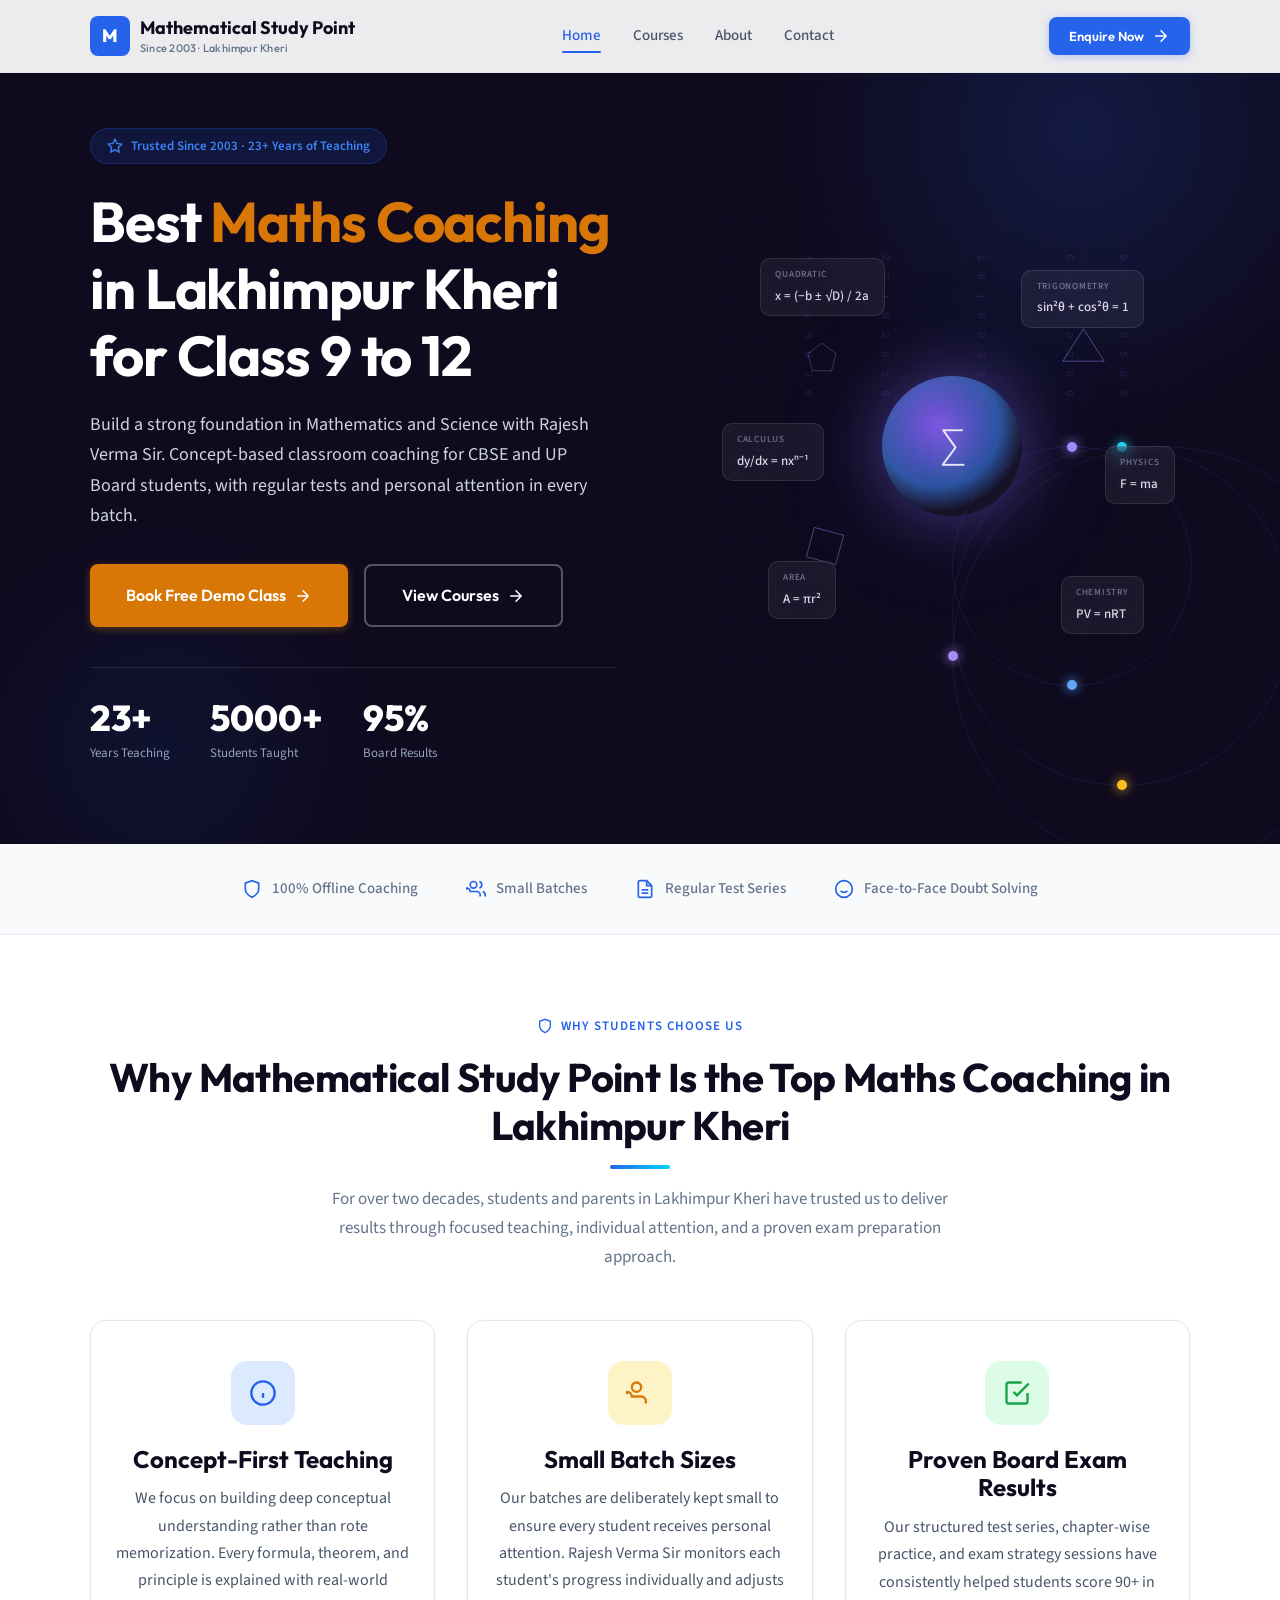
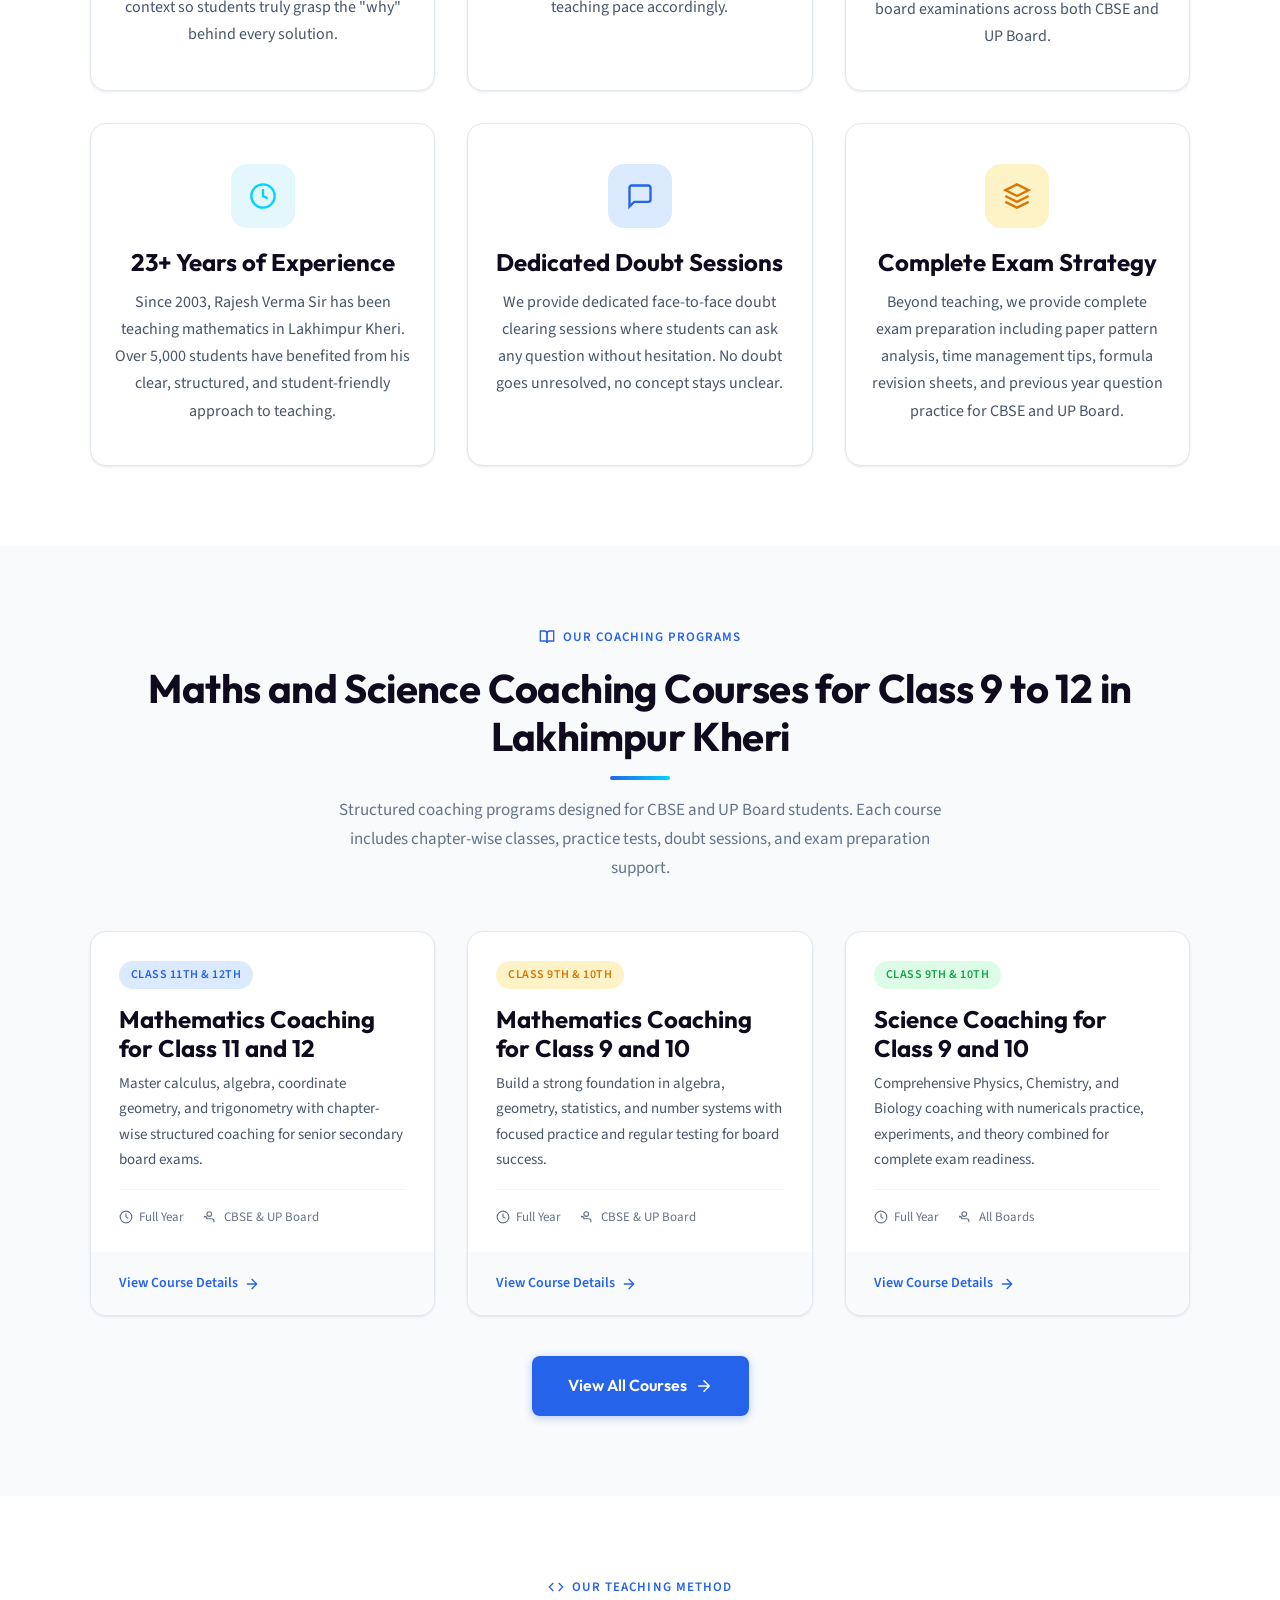
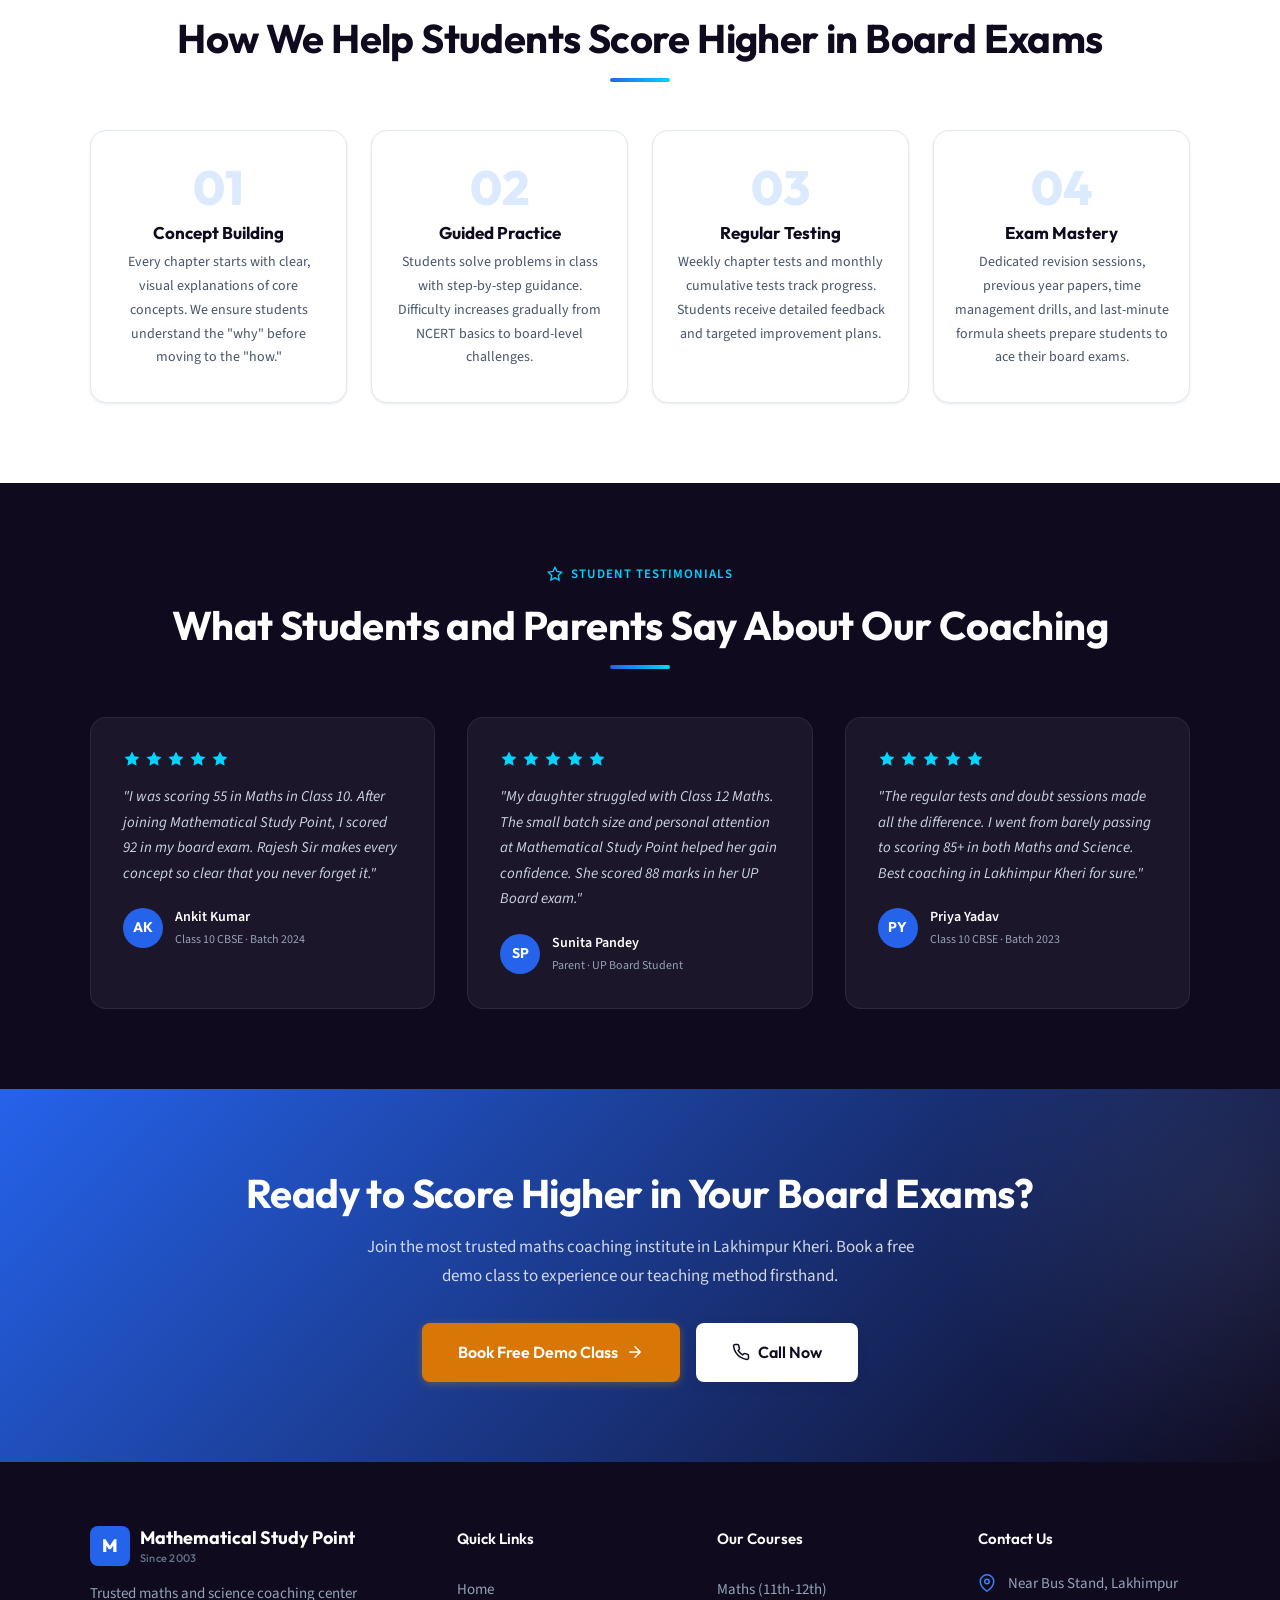
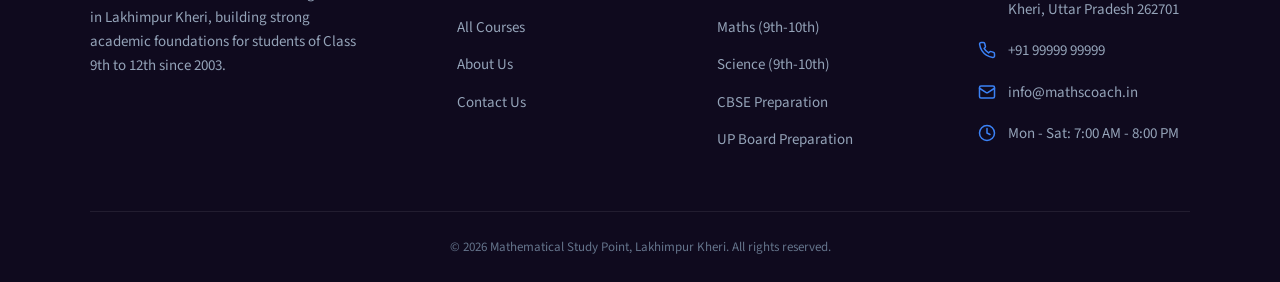
==== index.html @ d999d763 "initial commit Co-authored-by: Copilot <copilot@github.com>" ====
<!doctype html>
<html lang="en">
  <head>
    <meta charset="UTF-8" />
    <meta name="viewport" content="width=device-width, initial-scale=1.0" />
    <title>
      Best Maths Coaching in Lakhimpur Kheri | Class 9-12 | Mathematical Study
      Point
    </title>
    <meta
      name="description"
      content="Mathematical Study Point offers the best maths and science coaching for Class 9 to 12 in Lakhimpur Kheri. 23+ years experience, CBSE &amp; UP Board preparation, small batches. Enquire now."
    />
    <link rel="canonical" href="https://mathscoach.in/" />
    <meta
      property="og:title"
      content="Best Maths Coaching in Lakhimpur Kheri | Mathematical Study Point"
    />
    <meta
      property="og:description"
      content="Trusted maths and science coaching for Class 9-12 in Lakhimpur Kheri. 23+ years of teaching excellence by Rajesh Verma Sir."
    />
    <meta property="og:url" content="https://mathscoach.in/" />
    <meta property="og:type" content="website" />
    <meta property="og:locale" content="en_IN" />
    <meta property="og:site_name" content="Mathematical Study Point" />
    <link rel="preconnect" href="https://fonts.googleapis.com" />
    <link rel="preconnect" href="https://fonts.gstatic.com" crossorigin />
    <link
      href="https://fonts.googleapis.com/css2?family=Outfit:wght@400;500;600;700;800&family=Source+Sans+3:wght@400;500;600;700&display=swap"
      rel="stylesheet"
    />
    <link rel="stylesheet" href="/css/style.css" />
    <link rel="stylesheet" href="/css/home.css" />
    <script type="application/ld+json">
      {
        "@context": "https://schema.org",
        "@type": "EducationalOrganization",
        "name": "Mathematical Study Point",
        "url": "https://mathscoach.in",
        "description": "Best maths and science coaching institute in Lakhimpur Kheri for Class 9 to 12 students.",
        "foundingDate": "2003",
        "address": {
          "@type": "PostalAddress",
          "streetAddress": "Near Bus Stand",
          "addressLocality": "Lakhimpur Kheri",
          "addressRegion": "Uttar Pradesh",
          "postalCode": "262701",
          "addressCountry": "IN"
        },
        "geo": {
          "@type": "GeoCoordinates",
          "latitude": 27.9516607,
          "longitude": 80.7720527
        },
        "telephone": "+919999999999",
        "email": "info@mathscoach.in",
        "openingHours": "Mo-Sa 07:00-20:00",
        "founder": { "@type": "Person", "name": "Rajesh Verma" },
        "aggregateRating": {
          "@type": "AggregateRating",
          "ratingValue": "4.8",
          "reviewCount": "150"
        }
      }
    </script>
  </head>
  <body>
    <div id="site-header"></div>
    <div id="mobile-menu-slot"></div>
    <main>
      <!-- HERO -->
      <section class="hero" aria-label="Welcome to Mathematical Study Point">
        <div class="container">
          <div class="hero-grid">
            <div class="hero-content">
              <div class="hero-badge">
                <svg
                  viewBox="0 0 24 24"
                  fill="none"
                  stroke="currentColor"
                  stroke-width="2"
                  width="16"
                  height="16"
                >
                  <path
                    d="M12 2l3.09 6.26L22 9.27l-5 4.87 1.18 6.88L12 17.77l-6.18 3.25L7 14.14 2 9.27l6.91-1.01L12 2z"
                  />
                </svg>
                Trusted Since 2003 &middot; 23+ Years of Teaching
              </div>
              <h1>
                Best <span class="accent">Maths Coaching</span> in Lakhimpur
                Kheri for Class 9 to 12
              </h1>
              <p class="hero-desc">
                Build a strong foundation in Mathematics and Science with Rajesh
                Verma Sir. Concept-based classroom coaching for CBSE and UP
                Board students, with regular tests and personal attention in
                every batch.
              </p>
               <div class="hero-visual hero-visual-mobile">
              <div class="animation-grid"></div>
              <canvas class="hero-particles" id="heroParticles"></canvas>

              <!-- Number rain -->
              <div class="number-rain" style="left: 10%; animation-delay: 0s">
                3 1 4 1 5 9 2 6
              </div>
              <div class="number-rain" style="left: 30%; animation-delay: -3s">
                2 7 1 8 2 8 1 8
              </div>
              <div class="number-rain" style="left: 55%; animation-delay: -6s">
                1 6 1 8 0 3 3 9
              </div>
              <div class="number-rain" style="left: 78%; animation-delay: -9s">
                6 6 2 6 0 7 0 0
              </div>
              <div class="number-rain" style="left: 92%; animation-delay: -4s">
                9 8 0 6 6 5 0 2
              </div>

              <!-- Orbits -->
              <div class="hero-orbit orbit-1">
                <div class="orbit-dot dot-top purple"></div>
                <div class="orbit-dot dot-bottom blue"></div>
              </div>
              <div class="hero-orbit orbit-2">
                <div class="orbit-dot dot-top cyan"></div>
                <div class="orbit-dot dot-bottom amber"></div>
              </div>
              <div class="hero-orbit orbit-3">
                <div class="orbit-dot dot-left purple"></div>
                <div class="orbit-dot dot-right blue"></div>
              </div>

              <!-- Orb -->
              <div class="hero-orb"></div>

              <!-- Formula cards -->
              <div class="formula-card fc-tl">
                <span class="label">Quadratic</span>
                x = (−b ± √D) / 2a
              </div>
              <div class="formula-card fc-tr">
                <span class="label">Trigonometry</span>
                sin²θ + cos²θ = 1
              </div>
              <div class="formula-card fc-ml">
                <span class="label">Calculus</span>
                dy/dx = nxⁿ⁻¹
              </div>
              <div class="formula-card fc-mr">
                <span class="label">Physics</span>
                F = ma
              </div>
              <div class="formula-card fc-bl">
                <span class="label">Area</span>
                A = πr²
              </div>
              <div class="formula-card fc-br">
                <span class="label">Chemistry</span>
                PV = nRT
              </div>

              <!-- Geo shapes -->
              <div class="geo-shape geo-a">
                <svg viewBox="0 0 50 50">
                  <polygon points="25,2 48,38 2,38" />
                </svg>
              </div>
              <div class="geo-shape geo-b">
                <svg viewBox="0 0 50 50">
                  <rect
                    x="5"
                    y="5"
                    width="40"
                    height="40"
                    transform="rotate(15 25 25)"
                  />
                </svg>
              </div>
              <div class="geo-shape geo-c">
                <svg viewBox="0 0 50 50">
                  <polygon points="25,2 47,18 40,45 10,45 3,18" />
                </svg>
              </div>
            </div>
              <div class="hero-btns">
                <a href="/contact/" class="btn btn-amber btn-lg"
                  >Book Free Demo Class
                  <svg
                    viewBox="0 0 24 24"
                    fill="none"
                    stroke="currentColor"
                    stroke-width="2"
                    stroke-linecap="round"
                    stroke-linejoin="round"
                    width="18"
                    height="18"
                  >
                    <path d="M5 12h14M12 5l7 7-7 7" /></svg
                ></a>
                <a
                  href="/courses/"
                  class="btn btn-outline btn-lg"
                  style="
                    border-color: rgba(255, 255, 255, 0.3);
                    color: var(--white);
                  "
                  >View Courses
                  <svg
                    viewBox="0 0 24 24"
                    fill="none"
                    stroke="currentColor"
                    stroke-width="2"
                    stroke-linecap="round"
                    stroke-linejoin="round"
                    width="18"
                    height="18"
                  >
                    <path d="M5 12h14M12 5l7 7-7 7" /></svg
                ></a>
              </div>
              <div class="hero-stats">
                <div>
                  <div class="stat-number">23+</div>
                  <div class="stat-label">Years Teaching</div>
                </div>
                <div>
                  <div class="stat-number">5000+</div>
                  <div class="stat-label">Students Taught</div>
                </div>
                <div>
                  <div class="stat-number">95%</div>
                  <div class="stat-label">Board Results</div>
                </div>
              </div>
            </div>

            <div class="hero-visual hero-visual-desktop">
              <div class="animation-grid"></div>
              <canvas class="hero-particles" id="heroParticles"></canvas>

              <!-- Number rain -->
              <div class="number-rain" style="left: 10%; animation-delay: 0s">
                3 1 4 1 5 9 2 6
              </div>
              <div class="number-rain" style="left: 30%; animation-delay: -3s">
                2 7 1 8 2 8 1 8
              </div>
              <div class="number-rain" style="left: 55%; animation-delay: -6s">
                1 6 1 8 0 3 3 9
              </div>
              <div class="number-rain" style="left: 78%; animation-delay: -9s">
                6 6 2 6 0 7 0 0
              </div>
              <div class="number-rain" style="left: 92%; animation-delay: -4s">
                9 8 0 6 6 5 0 2
              </div>

              <!-- Orbits -->
              <div class="hero-orbit orbit-1">
                <div class="orbit-dot dot-top purple"></div>
                <div class="orbit-dot dot-bottom blue"></div>
              </div>
              <div class="hero-orbit orbit-2">
                <div class="orbit-dot dot-top cyan"></div>
                <div class="orbit-dot dot-bottom amber"></div>
              </div>
              <div class="hero-orbit orbit-3">
                <div class="orbit-dot dot-left purple"></div>
                <div class="orbit-dot dot-right blue"></div>
              </div>

              <!-- Orb -->
              <div class="hero-orb"></div>

              <!-- Formula cards -->
              <div class="formula-card fc-tl">
                <span class="label">Quadratic</span>
                x = (−b ± √D) / 2a
              </div>
              <div class="formula-card fc-tr">
                <span class="label">Trigonometry</span>
                sin²θ + cos²θ = 1
              </div>
              <div class="formula-card fc-ml">
                <span class="label">Calculus</span>
                dy/dx = nxⁿ⁻¹
              </div>
              <div class="formula-card fc-mr">
                <span class="label">Physics</span>
                F = ma
              </div>
              <div class="formula-card fc-bl">
                <span class="label">Area</span>
                A = πr²
              </div>
              <div class="formula-card fc-br">
                <span class="label">Chemistry</span>
                PV = nRT
              </div>

              <!-- Geo shapes -->
              <div class="geo-shape geo-a">
                <svg viewBox="0 0 50 50">
                  <polygon points="25,2 48,38 2,38" />
                </svg>
              </div>
              <div class="geo-shape geo-b">
                <svg viewBox="0 0 50 50">
                  <rect
                    x="5"
                    y="5"
                    width="40"
                    height="40"
                    transform="rotate(15 25 25)"
                  />
                </svg>
              </div>
              <div class="geo-shape geo-c">
                <svg viewBox="0 0 50 50">
                  <polygon points="25,2 47,18 40,45 10,45 3,18" />
                </svg>
              </div>
            </div>
          </div>
        </div>
      </section>

      <!-- TRUST STRIP -->
      <section class="trust-strip" aria-label="Trust indicators">
        <div class="container">
          <div class="trust-items">
            <div class="trust-item">
              <svg
                viewBox="0 0 24 24"
                fill="none"
                stroke="currentColor"
                stroke-width="2"
              >
                <path d="M12 22s8-4 8-10V5l-8-3-8 3v7c0 6 8 10 8 10z" /></svg
              >100% Offline Coaching
            </div>
            <div class="trust-item">
              <svg
                viewBox="0 0 24 24"
                fill="none"
                stroke="currentColor"
                stroke-width="2"
              >
                <path d="M17 21v-2a4 4 0 00-4-4H5a4 4 0 00-4-4v2" />
                <circle cx="9" cy="7" r="4" />
                <path d="M23 21v-2a4 4 0 00-3-3.87" />
                <path d="M16 3.13a4 4 0 010 7.75" /></svg
              >Small Batches
            </div>
            <div class="trust-item">
              <svg
                viewBox="0 0 24 24"
                fill="none"
                stroke="currentColor"
                stroke-width="2"
              >
                <path
                  d="M14 2H6a2 2 0 00-2 2v16a2 2 0 002 2h12a2 2 0 002-2V8z"
                />
                <polyline points="14 2 14 8 20 8" />
                <line x1="16" y1="13" x2="8" y2="13" />
                <line x1="16" y1="17" x2="8" y2="17" /></svg
              >Regular Test Series
            </div>
            <div class="trust-item">
              <svg
                viewBox="0 0 24 24"
                fill="none"
                stroke="currentColor"
                stroke-width="2"
              >
                <circle cx="12" cy="12" r="10" />
                <path d="M8 14s1.5 2 4 2 4-2 4-2" />
                <line x1="9" y1="9" x2="9.01" y2="9" />
                <line x1="15" y1="9" x2="15.01" y2="9" /></svg
              >Face-to-Face Doubt Solving
            </div>
          </div>
        </div>
      </section>

      <!-- WHY CHOOSE US -->
      <section aria-labelledby="why-title">
        <div class="container">
          <div class="section-header center fade-up">
            <div class="section-label">
              <svg
                viewBox="0 0 24 24"
                fill="none"
                stroke="currentColor"
                stroke-width="2"
                width="16"
                height="16"
              >
                <path d="M12 22s8-4 8-10V5l-8-3-8 3v7c0 6 8 10 8 10z" /></svg
              >Why Students Choose Us
            </div>
            <h2 class="section-title" id="why-title">
              Why Mathematical Study Point Is the Top Maths Coaching in
              Lakhimpur Kheri
            </h2>
            <div class="divider center"></div>
            <p class="section-desc">
              For over two decades, students and parents in Lakhimpur Kheri have
              trusted us to deliver results through focused teaching, individual
              attention, and a proven exam preparation approach.
            </p>
          </div>
          <div class="why-grid">
            <div class="card why-card fade-up d1">
              <div class="icon-box blue" style="width: 64px; height: 64px">
                <svg
                  viewBox="0 0 24 24"
                  fill="none"
                  stroke="currentColor"
                  stroke-width="2"
                  width="32"
                  height="32"
                >
                  <circle cx="12" cy="12" r="10" />
                  <path d="M12 16v-4M12 8h.01" />
                </svg>
              </div>
              <h3>Concept-First Teaching</h3>
              <p>
                We focus on building deep conceptual understanding rather than
                rote memorization. Every formula, theorem, and principle is
                explained with real-world context so students truly grasp the
                "why" behind every solution.
              </p>
            </div>
            <div class="card why-card fade-up d2">
              <div class="icon-box amber" style="width: 64px; height: 64px">
                <svg
                  viewBox="0 0 24 24"
                  fill="none"
                  stroke="currentColor"
                  stroke-width="2"
                  width="32"
                  height="32"
                >
                  <path d="M17 21v-2a4 4 0 00-4-4H5a4 4 0 00-4-4v2" />
                  <circle cx="9" cy="7" r="4" />
                </svg>
              </div>
              <h3>Small Batch Sizes</h3>
              <p>
                Our batches are deliberately kept small to ensure every student
                receives personal attention. Rajesh Verma Sir monitors each
                student's progress individually and adjusts teaching pace
                accordingly.
              </p>
            </div>
            <div class="card why-card fade-up d3">
              <div class="icon-box green" style="width: 64px; height: 64px">
                <svg
                  viewBox="0 0 24 24"
                  fill="none"
                  stroke="currentColor"
                  stroke-width="2"
                  width="32"
                  height="32"
                >
                  <path d="M9 11l3 3L22 4" />
                  <path
                    d="M21 12v7a2 2 0 01-2 2H5a2 2 0 01-2-2V5a2 2 0 012-2h11"
                  />
                </svg>
              </div>
              <h3>Proven Board Exam Results</h3>
              <p>
                Our structured test series, chapter-wise practice, and exam
                strategy sessions have consistently helped students score 90+ in
                board examinations across both CBSE and UP Board.
              </p>
            </div>
            <div class="card why-card fade-up d1">
              <div class="icon-box accent" style="width: 64px; height: 64px">
                <svg
                  viewBox="0 0 24 24"
                  fill="none"
                  stroke="currentColor"
                  stroke-width="2"
                  width="32"
                  height="32"
                >
                  <circle cx="12" cy="12" r="10" />
                  <polyline points="12 6 12 12 16 14" />
                </svg>
              </div>
              <h3>23+ Years of Experience</h3>
              <p>
                Since 2003, Rajesh Verma Sir has been teaching mathematics in
                Lakhimpur Kheri. Over 5,000 students have benefited from his
                clear, structured, and student-friendly approach to teaching.
              </p>
            </div>
            <div class="card why-card fade-up d2">
              <div class="icon-box blue" style="width: 64px; height: 64px">
                <svg
                  viewBox="0 0 24 24"
                  fill="none"
                  stroke="currentColor"
                  stroke-width="2"
                  width="32"
                  height="32"
                >
                  <path
                    d="M21 15a2 2 0 01-2 2H7l-4 4V5a2 2 0 012-2h14a2 2 0 012 2z"
                  />
                </svg>
              </div>
              <h3>Dedicated Doubt Sessions</h3>
              <p>
                We provide dedicated face-to-face doubt clearing sessions where
                students can ask any question without hesitation. No doubt goes
                unresolved, no concept stays unclear.
              </p>
            </div>
            <div class="card why-card fade-up d3">
              <div class="icon-box amber" style="width: 64px; height: 64px">
                <svg
                  viewBox="0 0 24 24"
                  fill="none"
                  stroke="currentColor"
                  stroke-width="2"
                  width="32"
                  height="32"
                >
                  <path d="M12 2L2 7l10 5 10-5-10-5z" />
                  <path d="M2 17l10 5 10-5" />
                  <path d="M2 12l10 5 10-5" />
                </svg>
              </div>
              <h3>Complete Exam Strategy</h3>
              <p>
                Beyond teaching, we provide complete exam preparation including
                paper pattern analysis, time management tips, formula revision
                sheets, and previous year question practice for CBSE and UP
                Board.
              </p>
            </div>
          </div>
        </div>
      </section>

      <!-- COURSES PREVIEW -->
      <section class="courses-preview" aria-labelledby="courses-title">
        <div class="container">
          <div class="section-header center fade-up">
            <div class="section-label">
              <svg
                viewBox="0 0 24 24"
                fill="none"
                stroke="currentColor"
                stroke-width="2"
                width="16"
                height="16"
              >
                <path d="M2 3h6a4 4 0 014 4v14a3 3 0 00-3-3H2z" />
                <path d="M22 3h-6a4 4 0 00-4 4v14a3 3 0 013-3h7z" /></svg
              >Our Coaching Programs
            </div>
            <h2 class="section-title" id="courses-title">
              Maths and Science Coaching Courses for Class 9 to 12 in Lakhimpur
              Kheri
            </h2>
            <div class="divider center"></div>
            <p class="section-desc">
              Structured coaching programs designed for CBSE and UP Board
              students. Each course includes chapter-wise classes, practice
              tests, doubt sessions, and exam preparation support.
            </p>
          </div>
          <div class="course-cards">
            <div class="card course-card fade-up d1">
              <div class="course-card-top">
                <span class="badge badge-blue course-card-badge"
                  >Class 11th &amp; 12th</span
                >
                <h3>
                  <a href="/courses/maths-class-11-12/"
                    >Mathematics Coaching for Class 11 and 12</a
                  >
                </h3>
                <p>
                  Master calculus, algebra, coordinate geometry, and
                  trigonometry with chapter-wise structured coaching for senior
                  secondary board exams.
                </p>
                <div class="course-card-meta">
                  <span
                    ><svg
                      viewBox="0 0 24 24"
                      fill="none"
                      stroke="currentColor"
                      stroke-width="2"
                    >
                      <circle cx="12" cy="12" r="10" />
                      <polyline points="12 6 12 12 16 14" />
                    </svg>
                    Full Year</span
                  >
                  <span
                    ><svg
                      viewBox="0 0 24 24"
                      fill="none"
                      stroke="currentColor"
                      stroke-width="2"
                    >
                      <path d="M17 21v-2a4 4 0 00-4-4H5a4 4 0 00-4-4v2" />
                      <circle cx="9" cy="7" r="4" />
                    </svg>
                    CBSE &amp; UP Board</span
                  >
                </div>
              </div>
              <div class="course-card-bottom">
                <a href="/courses/maths-class-11-12/"
                  >View Course Details
                  <svg
                    viewBox="0 0 24 24"
                    fill="none"
                    stroke="currentColor"
                    stroke-width="2"
                    stroke-linecap="round"
                    stroke-linejoin="round"
                  >
                    <path d="M5 12h14M12 5l7 7-7 7" /></svg
                ></a>
              </div>
            </div>
            <div class="card course-card fade-up d2">
              <div class="course-card-top">
                <span class="badge badge-amber course-card-badge"
                  >Class 9th &amp; 10th</span
                >
                <h3>
                  <a href="/courses/maths-class-9-10/"
                    >Mathematics Coaching for Class 9 and 10</a
                  >
                </h3>
                <p>
                  Build a strong foundation in algebra, geometry, statistics,
                  and number systems with focused practice and regular testing
                  for board success.
                </p>
                <div class="course-card-meta">
                  <span
                    ><svg
                      viewBox="0 0 24 24"
                      fill="none"
                      stroke="currentColor"
                      stroke-width="2"
                    >
                      <circle cx="12" cy="12" r="10" />
                      <polyline points="12 6 12 12 16 14" />
                    </svg>
                    Full Year</span
                  >
                  <span
                    ><svg
                      viewBox="0 0 24 24"
                      fill="none"
                      stroke="currentColor"
                      stroke-width="2"
                    >
                      <path d="M17 21v-2a4 4 0 00-4-4H5a4 4 0 00-4-4v2" />
                      <circle cx="9" cy="7" r="4" />
                    </svg>
                    CBSE &amp; UP Board</span
                  >
                </div>
              </div>
              <div class="course-card-bottom">
                <a href="/courses/maths-class-9-10/"
                  >View Course Details
                  <svg
                    viewBox="0 0 24 24"
                    fill="none"
                    stroke="currentColor"
                    stroke-width="2"
                    stroke-linecap="round"
                    stroke-linejoin="round"
                  >
                    <path d="M5 12h14M12 5l7 7-7 7" /></svg
                ></a>
              </div>
            </div>
            <div class="card course-card fade-up d3">
              <div class="course-card-top">
                <span class="badge badge-green course-card-badge"
                  >Class 9th &amp; 10th</span
                >
                <h3>
                  <a href="/courses/science-class-9-10/"
                    >Science Coaching for Class 9 and 10</a
                  >
                </h3>
                <p>
                  Comprehensive Physics, Chemistry, and Biology coaching with
                  numericals practice, experiments, and theory combined for
                  complete exam readiness.
                </p>
                <div class="course-card-meta">
                  <span
                    ><svg
                      viewBox="0 0 24 24"
                      fill="none"
                      stroke="currentColor"
                      stroke-width="2"
                    >
                      <circle cx="12" cy="12" r="10" />
                      <polyline points="12 6 12 12 16 14" />
                    </svg>
                    Full Year</span
                  >
                  <span
                    ><svg
                      viewBox="0 0 24 24"
                      fill="none"
                      stroke="currentColor"
                      stroke-width="2"
                    >
                      <path d="M17 21v-2a4 4 0 00-4-4H5a4 4 0 00-4-4v2" />
                      <circle cx="9" cy="7" r="4" />
                    </svg>
                    All Boards</span
                  >
                </div>
              </div>
              <div class="course-card-bottom">
                <a href="/courses/science-class-9-10/"
                  >View Course Details
                  <svg
                    viewBox="0 0 24 24"
                    fill="none"
                    stroke="currentColor"
                    stroke-width="2"
                    stroke-linecap="round"
                    stroke-linejoin="round"
                  >
                    <path d="M5 12h14M12 5l7 7-7 7" /></svg
                ></a>
              </div>
            </div>
          </div>
          <div class="text-center fade-up" style="margin-top: 2.5rem">
            <a href="/courses/" class="btn btn-primary btn-lg"
              >View All Courses
              <svg
                viewBox="0 0 24 24"
                fill="none"
                stroke="currentColor"
                stroke-width="2"
                stroke-linecap="round"
                stroke-linejoin="round"
                width="18"
                height="18"
              >
                <path d="M5 12h14M12 5l7 7-7 7" /></svg
            ></a>
          </div>
        </div>
      </section>

      <!-- TEACHING PROCESS -->
      <section aria-labelledby="process-title">
        <div class="container">
          <div class="section-header center fade-up">
            <div class="section-label">
              <svg
                viewBox="0 0 24 24"
                fill="none"
                stroke="currentColor"
                stroke-width="2"
                width="16"
                height="16"
              >
                <polyline points="16 18 22 12 16 6" />
                <polyline points="8 6 2 12 8 18" /></svg
              >Our Teaching Method
            </div>
            <h2 class="section-title" id="process-title">
              How We Help Students Score Higher in Board Exams
            </h2>
            <div class="divider center"></div>
          </div>
          <div class="process-grid">
            <div class="process-step card fade-up d1">
              <h3>Concept Building</h3>
              <p>
                Every chapter starts with clear, visual explanations of core
                concepts. We ensure students understand the "why" before moving
                to the "how."
              </p>
            </div>
            <div class="process-step card fade-up d2">
              <h3>Guided Practice</h3>
              <p>
                Students solve problems in class with step-by-step guidance.
                Difficulty increases gradually from NCERT basics to board-level
                challenges.
              </p>
            </div>
            <div class="process-step card fade-up d3">
              <h3>Regular Testing</h3>
              <p>
                Weekly chapter tests and monthly cumulative tests track
                progress. Students receive detailed feedback and targeted
                improvement plans.
              </p>
            </div>
            <div class="process-step card fade-up d4">
              <h3>Exam Mastery</h3>
              <p>
                Dedicated revision sessions, previous year papers, time
                management drills, and last-minute formula sheets prepare
                students to ace their board exams.
              </p>
            </div>
          </div>
        </div>
      </section>

      <!-- TESTIMONIALS -->
      <section class="testimonials" aria-labelledby="testimonials-title">
        <div class="container">
          <div class="section-header center fade-up">
            <div class="section-label" style="color: var(--accent)">
              <svg
                viewBox="0 0 24 24"
                fill="none"
                stroke="currentColor"
                stroke-width="2"
                width="16"
                height="16"
              >
                <path
                  d="M12 2l3.09 6.26L22 9.27l-5 4.87 1.18 6.88L12 17.77l-6.18 3.25L7 14.14 2 9.27l6.91-1.01L12 2z"
                /></svg
              >Student Testimonials
            </div>
            <h2
              class="section-title"
              id="testimonials-title"
              style="color: var(--white)"
            >
              What Students and Parents Say About Our Coaching
            </h2>
            <div class="divider center"></div>
          </div>
          <div class="testimonial-grid">
            <div class="testimonial-card fade-up d1">
              <div class="testimonial-stars">
                <svg viewBox="0 0 24 24">
                  <path
                    d="M12 2l3.09 6.26L22 9.27l-5 4.87 1.18 6.88L12 17.77l-6.18 3.25L7 14.14 2 9.27l6.91-1.01L12 2z"
                  /></svg
                ><svg viewBox="0 0 24 24">
                  <path
                    d="M12 2l3.09 6.26L22 9.27l-5 4.87 1.18 6.88L12 17.77l-6.18 3.25L7 14.14 2 9.27l6.91-1.01L12 2z"
                  /></svg
                ><svg viewBox="0 0 24 24">
                  <path
                    d="M12 2l3.09 6.26L22 9.27l-5 4.87 1.18 6.88L12 17.77l-6.18 3.25L7 14.14 2 9.27l6.91-1.01L12 2z"
                  /></svg
                ><svg viewBox="0 0 24 24">
                  <path
                    d="M12 2l3.09 6.26L22 9.27l-5 4.87 1.18 6.88L12 17.77l-6.18 3.25L7 14.14 2 9.27l6.91-1.01L12 2z"
                  /></svg
                ><svg viewBox="0 0 24 24">
                  <path
                    d="M12 2l3.09 6.26L22 9.27l-5 4.87 1.18 6.88L12 17.77l-6.18 3.25L7 14.14 2 9.27l6.91-1.01L12 2z"
                  />
                </svg>
              </div>
              <p class="testimonial-text">
                "I was scoring 55 in Maths in Class 10. After joining
                Mathematical Study Point, I scored 92 in my board exam. Rajesh
                Sir makes every concept so clear that you never forget it."
              </p>
              <div class="testimonial-author">
                <div class="testimonial-avatar">AK</div>
                <div>
                  <div class="testimonial-name">Ankit Kumar</div>
                  <div class="testimonial-role">
                    Class 10 CBSE &middot; Batch 2024
                  </div>
                </div>
              </div>
            </div>
            <div class="testimonial-card fade-up d2">
              <div class="testimonial-stars">
                <svg viewBox="0 0 24 24">
                  <path
                    d="M12 2l3.09 6.26L22 9.27l-5 4.87 1.18 6.88L12 17.77l-6.18 3.25L7 14.14 2 9.27l6.91-1.01L12 2z"
                  /></svg
                ><svg viewBox="0 0 24 24">
                  <path
                    d="M12 2l3.09 6.26L22 9.27l-5 4.87 1.18 6.88L12 17.77l-6.18 3.25L7 14.14 2 9.27l6.91-1.01L12 2z"
                  /></svg
                ><svg viewBox="0 0 24 24">
                  <path
                    d="M12 2l3.09 6.26L22 9.27l-5 4.87 1.18 6.88L12 17.77l-6.18 3.25L7 14.14 2 9.27l6.91-1.01L12 2z"
                  /></svg
                ><svg viewBox="0 0 24 24">
                  <path
                    d="M12 2l3.09 6.26L22 9.27l-5 4.87 1.18 6.88L12 17.77l-6.18 3.25L7 14.14 2 9.27l6.91-1.01L12 2z"
                  /></svg
                ><svg viewBox="0 0 24 24">
                  <path
                    d="M12 2l3.09 6.26L22 9.27l-5 4.87 1.18 6.88L12 17.77l-6.18 3.25L7 14.14 2 9.27l6.91-1.01L12 2z"
                  />
                </svg>
              </div>
              <p class="testimonial-text">
                "My daughter struggled with Class 12 Maths. The small batch size
                and personal attention at Mathematical Study Point helped her
                gain confidence. She scored 88 marks in her UP Board exam."
              </p>
              <div class="testimonial-author">
                <div class="testimonial-avatar">SP</div>
                <div>
                  <div class="testimonial-name">Sunita Pandey</div>
                  <div class="testimonial-role">
                    Parent &middot; UP Board Student
                  </div>
                </div>
              </div>
            </div>
            <div class="testimonial-card fade-up d3">
              <div class="testimonial-stars">
                <svg viewBox="0 0 24 24">
                  <path
                    d="M12 2l3.09 6.26L22 9.27l-5 4.87 1.18 6.88L12 17.77l-6.18 3.25L7 14.14 2 9.27l6.91-1.01L12 2z"
                  /></svg
                ><svg viewBox="0 0 24 24">
                  <path
                    d="M12 2l3.09 6.26L22 9.27l-5 4.87 1.18 6.88L12 17.77l-6.18 3.25L7 14.14 2 9.27l6.91-1.01L12 2z"
                  /></svg
                ><svg viewBox="0 0 24 24">
                  <path
                    d="M12 2l3.09 6.26L22 9.27l-5 4.87 1.18 6.88L12 17.77l-6.18 3.25L7 14.14 2 9.27l6.91-1.01L12 2z"
                  /></svg
                ><svg viewBox="0 0 24 24">
                  <path
                    d="M12 2l3.09 6.26L22 9.27l-5 4.87 1.18 6.88L12 17.77l-6.18 3.25L7 14.14 2 9.27l6.91-1.01L12 2z"
                  /></svg
                ><svg viewBox="0 0 24 24">
                  <path
                    d="M12 2l3.09 6.26L22 9.27l-5 4.87 1.18 6.88L12 17.77l-6.18 3.25L7 14.14 2 9.27l6.91-1.01L12 2z"
                  />
                </svg>
              </div>
              <p class="testimonial-text">
                "The regular tests and doubt sessions made all the difference. I
                went from barely passing to scoring 85+ in both Maths and
                Science. Best coaching in Lakhimpur Kheri for sure."
              </p>
              <div class="testimonial-author">
                <div class="testimonial-avatar">PY</div>
                <div>
                  <div class="testimonial-name">Priya Yadav</div>
                  <div class="testimonial-role">
                    Class 10 CBSE &middot; Batch 2023
                  </div>
                </div>
              </div>
            </div>
          </div>
        </div>
      </section>

      <!-- CTA -->
      <section class="cta-section" aria-label="Enquire about coaching">
        <div class="container" style="position: relative; z-index: 1">
          <h2>Ready to Score Higher in Your Board Exams?</h2>
          <p>
            Join the most trusted maths coaching institute in Lakhimpur Kheri.
            Book a free demo class to experience our teaching method firsthand.
          </p>
          <div class="cta-btns">
            <a href="/contact/" class="btn btn-amber btn-lg"
              >Book Free Demo Class
              <svg
                viewBox="0 0 24 24"
                fill="none"
                stroke="currentColor"
                stroke-width="2"
                stroke-linecap="round"
                stroke-linejoin="round"
                width="18"
                height="18"
              >
                <path d="M5 12h14M12 5l7 7-7 7" /></svg
            ></a>
            <a href="tel:+919999999999" class="btn btn-white btn-lg"
              ><svg
                viewBox="0 0 24 24"
                fill="none"
                stroke="currentColor"
                stroke-width="2"
                stroke-linecap="round"
                stroke-linejoin="round"
                width="18"
                height="18"
              >
                <path
                  d="M22 16.92v3a2 2 0 01-2.18 2 19.79 19.79 0 01-8.63-3.07 19.5 19.5 0 01-6-6A19.79 19.79 0 012.12 4.18 2 2 0 014.11 2h3a2 2 0 012 1.72c.127.96.362 1.903.7 2.81a2 2 0 01-.45 2.11L8.09 9.91a16 16 0 006 6l1.27-1.27a2 2 0 012.11-.45c.907.338 1.85.573 2.81.7A2 2 0 0122 16.92z"
                />
              </svg>
              Call Now</a
            >
          </div>
        </div>
      </section>
    </main>
    <div id="site-footer"></div>
    <script src="/js/components.js"></script>

    <script>
      (function () {
        const canvas = document.getElementById("heroParticles");
        if (!canvas) return;
        const ctx = canvas.getContext("2d");
        let w,
          h,
          particles = [];
        const COUNT = 50;
        const COLORS = [
          "rgba(139,92,246,",
          "rgba(96,165,250,",
          "rgba(34,211,238,",
          "rgba(251,191,36,",
        ];

        function resize() {
          const rect = canvas.parentElement.getBoundingClientRect();
          const dpr = window.devicePixelRatio || 1;
          w = rect.width;
          h = rect.height;
          canvas.width = w * dpr;
          canvas.height = h * dpr;
          canvas.style.width = w + "px";
          canvas.style.height = h + "px";
          ctx.setTransform(dpr, 0, 0, dpr, 0, 0);
        }

        function makeP() {
          return {
            x: Math.random() * w,
            y: Math.random() * h,
            vx: (Math.random() - 0.5) * 0.3,
            vy: (Math.random() - 0.5) * 0.3,
            r: Math.random() * 2 + 0.5,
            alpha: Math.random() * 0.5 + 0.1,
            color: COLORS[(Math.random() * COLORS.length) | 0],
            pulse: Math.random() * Math.PI * 2,
            ps: Math.random() * 0.02 + 0.01,
          };
        }

        function init() {
          resize();
          particles = [];
          for (let i = 0; i < COUNT; i++) particles.push(makeP());
        }

        function draw() {
          ctx.clearRect(0, 0, w, h);
          for (const p of particles) {
            p.x += p.vx;
            p.y += p.vy;
            p.pulse += p.ps;
            const a = p.alpha * (0.6 + 0.4 * Math.sin(p.pulse));
            if (p.x < 0) p.x = w;
            if (p.x > w) p.x = 0;
            if (p.y < 0) p.y = h;
            if (p.y > h) p.y = 0;
            ctx.beginPath();
            ctx.arc(p.x, p.y, p.r, 0, Math.PI * 2);
            ctx.fillStyle = p.color + a + ")";
            ctx.fill();
          }
          for (let i = 0; i < particles.length; i++) {
            for (let j = i + 1; j < particles.length; j++) {
              const dx = particles[i].x - particles[j].x;
              const dy = particles[i].y - particles[j].y;
              const d = Math.sqrt(dx * dx + dy * dy);
              if (d < 80) {
                ctx.beginPath();
                ctx.moveTo(particles[i].x, particles[i].y);
                ctx.lineTo(particles[j].x, particles[j].y);
                ctx.strokeStyle =
                  "rgba(139,92,246," + 0.08 * (1 - d / 80) + ")";
                ctx.lineWidth = 0.5;
                ctx.stroke();
              }
            }
          }
          requestAnimationFrame(draw);
        }

        window.addEventListener("resize", init);
        init();
        draw();
      })();
    </script>
  </body>
</html>
---- css/style.css ----
/* ============================================
   MATHEMATICAL STUDY POINT — Global Stylesheet
   ============================================ */
:root {
  --navy: #0f0a1e;
  --navy-light: #1a2d5a;
  --blue: #2563eb;
  --blue-light: #3b82f6;
  --blue-pale: #dbeafe;
  --blue-bg: #eff6ff;
  --accent: #00d4ff;
  --accent-light: #e3f7fc;
  --amber-dark: #d97706;
  --amber-light: #fef3c7;
  --success: #16a34a;
  --success-bg: #dcfce7;
  --white: #ffffff;
  --gray-50: #f8fafc;
  --gray-100: #f1f5f9;
  --gray-200: #e2e8f0;
  --gray-300: #cbd5e1;
  --gray-400: #94a3b8;
  --gray-500: #64748b;
  --gray-600: #475569;
  --gray-700: #334155;
  --gray-800: #1e293b;
  --gray-900: #0f172a;
  --text: #1e293b;
  --text-light: #475569;
  --text-muted: #64748b;
  --font-heading: "Outfit", sans-serif;
  --font-body: "Source Sans 3", sans-serif;
  --section-pad: 5rem 0;
  --container: 1140px;
  --gap: 2rem;
  --radius: 8px;
  --radius-lg: 16px;
  --shadow-sm:
    0 1px 3px rgba(15, 27, 61, 0.06), 0 1px 2px rgba(15, 27, 61, 0.04);
  --shadow: 0 4px 12px rgba(15, 27, 61, 0.08);
  --shadow-lg: 0 12px 32px rgba(15, 27, 61, 0.12);
  --shadow-xl: 0 20px 48px rgba(15, 27, 61, 0.16);
  --ease: cubic-bezier(0.4, 0, 0.2, 1);
  --duration: 0.3s;
}
*,
*::before,
*::after {
  box-sizing: border-box;
  margin: 0;
  padding: 0;
}
html {
  scroll-behavior: smooth;
  -webkit-text-size-adjust: 100%;
  font-size: 16px;
}
body {
  font-family: var(--font-body);
  color: var(--text);
  background: var(--white);
  line-height: 1.7;
  -webkit-font-smoothing: antialiased;
  overflow-x: hidden;
}
img,
svg {
  max-width: 100%;
  display: block;
}
a {
  color: inherit;
  text-decoration: none;
}
ul,
ol {
  list-style: none;
}
button,
input,
textarea,
select {
  font: inherit;
  border: none;
  outline: none;
  background: none;
}
h1,
h2,
h3,
h4,
h5,
h6 {
  font-family: var(--font-heading);
  font-weight: 700;
  line-height: 1.2;
  color: var(--navy);
}
h1 {
  font-size: clamp(2rem, 5vw, 3.25rem);
  letter-spacing: -0.02em;
}
h2 {
  font-size: clamp(1.6rem, 4vw, 2.5rem);
  letter-spacing: -0.015em;
}
h3 {
  font-size: clamp(1.2rem, 3vw, 1.5rem);
}
h4 {
  font-size: 1.125rem;
}
p {
  margin-bottom: 1rem;
  color: var(--text-light);
}
p:last-child {
  margin-bottom: 0;
}
strong {
  font-weight: 600;
  color: var(--text);
}
.container {
  width: 100%;
  max-width: var(--container);
  margin: 0 auto;
  padding: 0 1.25rem;
}
section {
  padding: var(--section-pad);
}
.section-label {
  display: inline-flex;
  align-items: center;
  gap: 0.5rem;
  font-size: 0.8125rem;
  font-weight: 600;
  text-transform: uppercase;
  letter-spacing: 0.08em;
  color: var(--blue);
  margin-bottom: 1rem;
}
.section-label svg {
  width: 16px;
  height: 16px;
}
.section-title {
  margin-bottom: 1rem;
}
.section-desc {
  max-width: 640px;
  color: var(--text-muted);
  font-size: 1.0625rem;
}
.section-header {
  margin-bottom: 3rem;
}
.section-header.center {
  text-align: center;
}
.section-header.center .section-desc {
  margin-left: auto;
  margin-right: auto;
}
.text-center {
  text-align: center;
}
.btn {
  display: inline-flex;
  align-items: center;
  gap: 0.5rem;
  padding: 0.8125rem 1.75rem;
  font-family: var(--font-heading);
  font-weight: 600;
  font-size: 0.9375rem;
  border-radius: var(--radius);
  cursor: pointer;
  transition: all var(--duration) var(--ease);
  white-space: nowrap;
  position: relative;
  overflow: hidden;
}
.btn svg {
  width: 18px;
  height: 18px;
  flex-shrink: 0;
  transition: transform var(--duration) var(--ease);
}
.btn:hover svg {
  transform: translateX(3px);
}
.btn-primary {
  background: var(--blue);
  color: var(--white);
  box-shadow: 0 2px 8px rgba(37, 99, 235, 0.3);
}
.btn-primary:hover {
  background: var(--navy);
  box-shadow: 0 4px 16px rgba(15, 27, 61, 0.25);
  transform: translateY(-1px);
}
.btn-amber {
  background: var(--amber-dark);
  color: var(--white);
  box-shadow: 0 2px 8px rgba(245, 158, 11, 0.3);
}
.btn-amber:hover {
  background: var(--amber-dark);
  transform: translateY(-1px);
}
.btn-outline {
  border: 2px solid var(--blue);
  color: var(--blue);
}
.btn-outline:hover {
  background: var(--blue);
  color: var(--white);
  transform: translateY(-1px);
}
.btn-white {
  background: var(--white);
  color: var(--navy);
  box-shadow: var(--shadow);
}
.btn-white:hover {
  box-shadow: var(--shadow-lg);
  transform: translateY(-1px);
}
.btn-sm {
  padding: 0.5rem 1.25rem;
  font-size: 0.8125rem;
}
.btn-lg {
  padding: 1rem 2.25rem;
  font-size: 1rem;
}
.card {
  background: var(--white);
  border-radius: var(--radius-lg);
  padding: 2rem;
  box-shadow: var(--shadow-sm);
  border: 1px solid var(--gray-200);
  transition: all var(--duration) var(--ease);
}
.card:hover {
  box-shadow: var(--shadow-lg);
  transform: translateY(-4px);
  border-color: var(--blue-pale);
}
.site-nav {
  position: fixed;
  top: 0;
  left: 0;
  right: 0;
  z-index: 1000;
  background: rgba(255, 255, 255, 0.92);
  backdrop-filter: blur(12px);
  -webkit-backdrop-filter: blur(12px);
  border-bottom: 1px solid var(--gray-200);
  transition: all var(--duration) var(--ease);
}
.site-nav.scrolled {
  box-shadow: var(--shadow);
}
.nav-inner {
  display: flex;
  align-items: center;
  justify-content: space-between;
  height: 72px;
}
.nav-logo {
  display: flex;
  align-items: center;
  gap: 0.625rem;
  font-family: var(--font-heading);
  font-weight: 700;
  font-size: 1.125rem;
  color: var(--navy);
}
.nav-logo-icon {
  width: 40px;
  height: 40px;
  background: var(--blue);
  border-radius: var(--radius);
  display: flex;
  align-items: center;
  justify-content: center;
  color: var(--white);
  font-weight: 800;
  font-size: 1.125rem;
  font-family: var(--font-heading);
}
.nav-logo span {
  display: flex;
  flex-direction: column;
  line-height: 1.2;
}
.nav-logo .logo-sub {
  font-size: 0.6875rem;
  font-weight: 500;
  color: var(--text-muted);
  letter-spacing: 0.02em;
}
.nav-links {
  display: flex;
  align-items: center;
  gap: 2rem;
}
.nav-links a {
  font-size: 0.9375rem;
  font-weight: 500;
  color: var(--text-light);
  transition: color var(--duration) var(--ease);
  position: relative;
}
.nav-links a::after {
  content: "";
  position: absolute;
  bottom: -4px;
  left: 0;
  width: 0;
  height: 2px;
  background: var(--blue);
  border-radius: 2px;
  transition: width var(--duration) var(--ease);
}
.nav-links a:hover,
.nav-links a.active {
  color: var(--blue);
}
.nav-links a:hover::after,
.nav-links a.active::after {
  width: 100%;
}
.nav-cta {
  margin-left: 0.5rem;
}
.hamburger {
  display: none;
  flex-direction: column;
  gap: 5px;
  cursor: pointer;
  padding: 4px;
  z-index: 1001;
}
.hamburger span {
  display: block;
  width: 24px;
  height: 2px;
  background: var(--navy);
  border-radius: 2px;
  transition: all var(--duration) var(--ease);
}
.hamburger.active span:nth-child(1) {
  transform: translateY(7px) rotate(45deg);
}
.hamburger.active span:nth-child(2) {
  opacity: 0;
}
.hamburger.active span:nth-child(3) {
  transform: translateY(-7px) rotate(-45deg);
}
.mobile-menu {
  position: fixed;
  inset: 0;
  z-index: 999;
  background: var(--white);
  padding: 5.5rem 1.5rem 2rem;
  display: flex;
  flex-direction: column;
  transform: translateX(100%);
  transition: transform 0.4s var(--ease);
  overflow-y: auto;
}
.mobile-menu.open {
  transform: translateX(0);
}
.mobile-menu a {
  display: block;
  padding: 1rem 0;
  font-family: var(--font-heading);
  font-size: 1.25rem;
  font-weight: 600;
  color: var(--navy);
  border-bottom: 1px solid var(--gray-100);
}
.mobile-menu a:hover {
  color: var(--blue);
}
.mobile-menu .btn {
  margin-top: 1.5rem;
  justify-content: center;
  width: 100%;
  display: inline-flex;
  color: var(--white);
}
.mobile-menu .btn:hover {
  color: var(--white);
}
.site-footer {
  background: var(--navy);
  color: var(--gray-300);
  padding: 4rem 0 0;
}
.footer-grid {
  display: grid;
  grid-template-columns: 1.5fr 1fr 1fr 1fr;
  gap: 3rem;
}
.footer-brand {
  max-width: 280px;
}
.footer-brand .nav-logo {
  color: var(--white);
  margin-bottom: 1rem;
}
.footer-brand .nav-logo-icon {
  background: var(--blue);
}
.footer-brand p {
  color: var(--gray-400);
  font-size: 0.9375rem;
  line-height: 1.6;
}
.footer-heading {
  font-family: var(--font-heading);
  font-weight: 600;
  font-size: 0.9375rem;
  color: var(--white);
  margin-bottom: 1.25rem;
}
.footer-links a {
  display: block;
  padding: 0.375rem 0;
  color: var(--gray-400);
  font-size: 0.9375rem;
  transition: color var(--duration) var(--ease);
}
.footer-links a:hover {
  color: var(--accent);
}
.footer-contact-item {
  display: flex;
  gap: 0.75rem;
  margin-bottom: 1rem;
  font-size: 0.9375rem;
  color: var(--gray-400);
}
.footer-contact-item svg {
  width: 18px;
  height: 18px;
  color: var(--blue-light);
  flex-shrink: 0;
  margin-top: 3px;
}
.footer-bottom {
  margin-top: 3rem;
  padding: 1.5rem 0;
  border-top: 1px solid rgba(255, 255, 255, 0.08);
  text-align: center;
  font-size: 0.8125rem;
  color: var(--gray-500);
}
.sr-only {
  position: absolute;
  width: 1px;
  height: 1px;
  padding: 0;
  margin: -1px;
  overflow: hidden;
  clip: rect(0, 0, 0, 0);
  white-space: nowrap;
  border: 0;
}
.highlight {
  color: var(--blue);
}
.badge {
  display: inline-flex;
  align-items: center;
  gap: 0.375rem;
  padding: 0.25rem 0.75rem;
  border-radius: 50px;
  font-size: 0.75rem;
  font-weight: 600;
  text-transform: uppercase;
  letter-spacing: 0.04em;
}
.badge-blue {
  background: var(--blue-pale);
  color: var(--blue);
}
.badge-amber {
  background: var(--amber-light);
  color: var(--amber-dark);
}
.badge-green {
  background: var(--success-bg);
  color: var(--success);
}
.divider {
  width: 60px;
  height: 4px;
  border-radius: 4px;
  background: linear-gradient(90deg, var(--blue), var(--accent));
  margin: 1rem 0;
}
.divider.center {
  margin-left: auto;
  margin-right: auto;
}
.fade-up {
  opacity: 0;
  transform: translateY(30px);
  transition:
    opacity 0.6s var(--ease),
    transform 0.6s var(--ease);
}
.fade-up.visible {
  opacity: 1;
  transform: translateY(0);
}
.fade-up.d1 {
  transition-delay: 0.1s;
}
.fade-up.d2 {
  transition-delay: 0.2s;
}
.fade-up.d3 {
  transition-delay: 0.3s;
}
.fade-up.d4 {
  transition-delay: 0.4s;
}
.stat-number {
  font-family: var(--font-heading);
  font-size: clamp(2rem, 5vw, 3rem);
  font-weight: 800;
  color: var(--navy);
  line-height: 1;
}
.stat-label {
  font-size: 0.875rem;
  color: var(--text-muted);
  margin-top: 0.375rem;
}
.icon-box {
  width: 56px;
  height: 56px;
  border-radius: var(--radius-lg);
  display: flex;
  align-items: center;
  justify-content: center;
  flex-shrink: 0;
}
.icon-box svg {
  width: 28px;
  height: 28px;
}
.icon-box.blue {
  background: var(--blue-pale);
  color: var(--blue);
}
.icon-box.amber {
  background: var(--amber-light);
  color: var(--amber-dark);
}
.icon-box.navy {
  background: var(--navy);
  color: var(--white);
}
.icon-box.accent {
  background: var(--accent-light);
  color: var(--accent);
}
.icon-box.green {
  background: var(--success-bg);
  color: var(--success);
}
.faq-list {
  max-width: 780px;
  margin: 0 auto;
}
.faq-item {
  border: 1px solid var(--gray-200);
  border-radius: var(--radius-lg);
  margin-bottom: 1rem;
  overflow: hidden;
  transition: border-color var(--duration) var(--ease);
}
.faq-item:hover {
  border-color: var(--blue-pale);
}
.faq-item.open {
  border-color: var(--blue);
}
.faq-q {
  width: 100%;
  display: flex;
  align-items: center;
  justify-content: space-between;
  padding: 1.25rem 1.5rem;
  font-family: var(--font-heading);
  font-size: 1rem;
  font-weight: 600;
  color: var(--navy);
  cursor: pointer;
  background: none;
  text-align: left;
  gap: 1rem;
}
.faq-q svg {
  width: 20px;
  height: 20px;
  flex-shrink: 0;
  color: var(--blue);
  transition: transform var(--duration) var(--ease);
}
.faq-item.open .faq-q svg {
  transform: rotate(180deg);
}
.faq-a {
  max-height: 0;
  overflow: hidden;
  transition: max-height 0.4s var(--ease);
}
.faq-item.open .faq-a {
  max-height: 500px;
}
.faq-a-inner {
  padding: 0 1.5rem 1.25rem;
  font-size: 0.9375rem;
  color: var(--text-light);
  line-height: 1.7;
}
@media (max-width: 1024px) {
  .nav-links,
  .nav-cta {
    display: none;
  }
  .hamburger {
    display: flex;
  }
  .footer-grid {
    grid-template-columns: 1fr 1fr;
  }
}
@media (max-width: 640px) {
  section {
    padding: 3.5rem 0;
  }
  .footer-grid {
    grid-template-columns: 1fr;
  }
  .nav-inner {
    height: 64px;
  }
}
---- css/home.css ----
/* Homepage */
.hero {
  background: var(--navy);
  padding: 8rem 0 5rem;
  position: relative;
  overflow: hidden;
  min-height: 85vh;
  display: flex;
  align-items: center;
}
.hero::before {
  content: "";
  position: absolute;
  top: -20%;
  right: -8%;
  width: 600px;
  height: 600px;
  border-radius: 50%;
  background: radial-gradient(circle, rgba(37, 99, 235, 0.18), transparent 70%);
  animation: hf 8s ease-in-out infinite;
}
.hero::after {
  content: "";
  position: absolute;
  bottom: -15%;
  left: -5%;
  width: 450px;
  height: 450px;
  border-radius: 50%;
  background: radial-gradient(
    circle,
    rgba(15, 117, 250, 0.08),
    transparent 70%
  );
  animation: hf 10s ease-in-out infinite reverse;
}
@keyframes hf {
  0%,
  100% {
    transform: translate(0, 0);
  }
  50% {
    transform: translate(20px, -20px);
  }
}
.hero-grid {
  display: grid;
  grid-template-columns: 1fr 1fr;
  gap: 3rem;
  align-items: center;
}
.hero-content {
  position: relative;
  z-index: 1;
}
.hero-badge {
  display: inline-flex;
  align-items: center;
  gap: 0.5rem;
  background: rgba(37, 99, 235, 0.15);
  border: 1px solid rgba(37, 99, 235, 0.25);
  color: var(--blue-light);
  padding: 0.375rem 1rem;
  border-radius: 50px;
  font-size: 0.8125rem;
  font-weight: 600;
  margin-bottom: 1.5rem;
}
.hero h1 {
  color: var(--white);
  margin-bottom: 1.25rem;
  font-size: clamp(2.25rem, 5.5vw, 3.5rem);
}
.hero h1 .accent {
  color: var(--amber-dark);
}
.hero-desc {
  color: var(--gray-300);
  font-size: 1.125rem;
  margin-bottom: 2rem;
  max-width: 520px;
}
.hero-btns {
  display: flex;
  gap: 1rem;
  flex-wrap: wrap;
}
.hero-stats {
  display: flex;
  gap: 2.5rem;
  margin-top: 2.5rem;
  padding-top: 2rem;
  border-top: 1px solid rgba(255, 255, 255, 0.1);
}
.hero-stats .stat-number {
  color: var(--white);
  font-size: clamp(1.5rem, 4vw, 2.25rem);
}
.hero-stats .stat-label {
  color: var(--gray-400);
  font-size: 0.8125rem;
}

.hero-visual-mobile {
  display: none;
}
.hero-visual {
  position: relative;
  right: -6rem;
  width: 30vw;
  aspect-ratio: 1/1;
  z-index: 1;
}

/* ── Grid background ── */
.animation-grid {
  position: absolute;
  inset: -10%;
  opacity: 0.04;
  background-image:
    linear-gradient(rgba(139, 92, 246, 0.5) 1px, transparent 1px),
    linear-gradient(90deg, rgba(139, 92, 246, 0.5) 1px, transparent 1px);
  background-size: 40px 40px;
  animation: gridShift 20s linear infinite;
}
@keyframes gridShift {
  to {
    background-position: 40px 40px;
  }
}

/* ── Particle canvas ── */
.hero-particles {
  position: absolute;
  inset: 0;
  pointer-events: none;
}

/* ── Number rain ── */
.number-rain {
  position: absolute;
  top: 0;
  font-family: "Courier New", monospace;
  font-size: 0.7rem;
  color: rgba(139, 92, 246, 0.18);
  writing-mode: vertical-rl;
  line-height: 1.6;
  pointer-events: none;
  animation: rain 12s linear infinite;
  letter-spacing: 3px;
}
@keyframes rain {
  0% {
    transform: translateY(-100%);
    opacity: 0;
  }
  10% {
    opacity: 1;
  }
  90% {
    opacity: 1;
  }
  100% {
    transform: translateY(100%);
    opacity: 0;
  }
}

/* ── Central orb ── */
.hero-orb {
  position: absolute;
  top: 50%;
  left: 50%;
  width: 140px;
  height: 140px;
  transform: translate(-50%, -50%);
  border-radius: 50%;
  background: radial-gradient(
    circle at 40% 35%,
    rgba(139, 92, 246, 0.9),
    rgba(59, 130, 246, 0.6) 50%,
    transparent 70%
  );
  box-shadow:
    0 0 60px rgba(139, 92, 246, 0.4),
    0 0 120px rgba(59, 130, 246, 0.2),
    inset 0 0 40px rgba(255, 255, 255, 0.08);
  animation: orbPulse 4s ease-in-out infinite;
  z-index: 3;
}
.hero-orb::after {
  content: "∑";
  position: absolute;
  inset: 0;
  display: flex;
  align-items: center;
  justify-content: center;
  font-size: 3rem;
  font-weight: 300;
  color: rgba(255, 255, 255, 0.85);
  text-shadow: 0 0 20px rgba(255, 255, 255, 0.3);
  animation: symbolCycle 3s ease-in-out infinite;
}
@keyframes orbPulse {
  0%,
  100% {
    transform: translate(-50%, -50%) scale(1);
    filter: brightness(1);
  }
  50% {
    transform: translate(-50%, -50%) scale(1.06);
    filter: brightness(1.15);
  }
}
@keyframes symbolCycle {
  0%,
  20% {
    content: "∑";
  }
  25%,
  45% {
    content: "∫";
  }
  50%,
  70% {
    content: "π";
  }
  75%,
  95% {
    content: "∞";
  }
}

/* ── Orbit rings ── */
.hero-orbit {
  position: absolute;
  top: 50%;
  left: 50%;
  border: 1px solid rgba(139, 92, 246, 0.12);
  border-radius: 50%;
  z-index: 2;
}
.orbit-1 {
  width: 240px;
  height: 240px;
  animation: spin1 20s linear infinite;
}
.orbit-2 {
  width: 340px;
  height: 340px;
  animation: spin2 30s linear infinite reverse;
}
.orbit-3 {
  width: 420px;
  height: 420px;
  animation: spin3 40s linear infinite;
}

@keyframes spin1 {
  from {
    transform: translate(-50%, -50%) rotate(0deg);
  }
  to {
    transform: translate(-50%, -50%) rotate(360deg);
  }
}
@keyframes spin2 {
  from {
    transform: translate(-50%, -50%) rotate(0deg);
  }
  to {
    transform: translate(-50%, -50%) rotate(360deg);
  }
}
@keyframes spin3 {
  from {
    transform: translate(-50%, -50%) rotate(0deg);
  }
  to {
    transform: translate(-50%, -50%) rotate(360deg);
  }
}

/* ── Orbit dots ── */
.orbit-dot {
  position: absolute;
  width: 10px;
  height: 10px;
  border-radius: 50%;
}
.dot-top {
  top: -5px;
  left: 50%;
  transform: translateX(-50%);
}
.dot-bottom {
  bottom: -5px;
  left: 50%;
  transform: translateX(-50%);
}
.dot-left {
  left: -5px;
  top: 50%;
  transform: translateY(-50%);
}
.dot-right {
  right: -5px;
  top: 50%;
  transform: translateY(-50%);
}
.orbit-dot.purple {
  background: #a78bfa;
  box-shadow: 0 0 12px #a78bfa;
}
.orbit-dot.blue {
  background: #60a5fa;
  box-shadow: 0 0 12px #60a5fa;
}
.orbit-dot.cyan {
  background: #22d3ee;
  box-shadow: 0 0 12px #22d3ee;
}
.orbit-dot.amber {
  background: #fbbf24;
  box-shadow: 0 0 12px #fbbf24;
}

/* ── Formula cards ── */
.formula-card {
  position: absolute;
  padding: 0.5rem 0.9rem;
  border-radius: 10px;
  background: rgba(255, 255, 255, 0.06);
  backdrop-filter: blur(10px);
  border: 1px solid rgba(255, 255, 255, 0.1);
  color: rgba(255, 255, 255, 0.85);
  font-size: 0.82rem;
  font-weight: 500;
  white-space: nowrap;
  pointer-events: none;
  text-shadow: 0 0 8px rgba(139, 92, 246, 0.3);
  z-index: 4;
}
.formula-card .label {
  display: block;
  font-size: 0.58rem;
  text-transform: uppercase;
  letter-spacing: 0.08em;
  color: rgba(255, 255, 255, 0.4);
  margin-bottom: 2px;
}

/* Unique positions — spread across 6 zones */
.fc-tl {
  top: 1%;
  left: 0%;
  animation: floatA 6s ease-in-out infinite;
}
.fc-tr {
  top: 4%;
  right: 0%;
  animation: floatB 7s ease-in-out infinite;
}
.fc-ml {
  top: 44%;
  left: -10%;
  animation: floatC 6.5s ease-in-out infinite;
}
.fc-mr {
  top: 50%;
  right: -8%;
  animation: floatD 7.5s ease-in-out infinite;
}
.fc-bl {
  bottom: 5%;
  left: 2%;
  animation: floatE 6s ease-in-out infinite;
}
.fc-br {
  bottom: 1%;
  right: 0%;
  animation: floatF 7s ease-in-out infinite;
}

@keyframes floatA {
  0%,
  100% {
    transform: translateY(0);
  }
  50% {
    transform: translateY(-10px);
  }
}
@keyframes floatB {
  0%,
  100% {
    transform: translateY(0);
  }
  50% {
    transform: translateY(-7px);
  }
}
@keyframes floatC {
  0%,
  100% {
    transform: translateY(0);
  }
  50% {
    transform: translateY(-12px);
  }
}
@keyframes floatD {
  0%,
  100% {
    transform: translateY(0);
  }
  50% {
    transform: translateY(-8px);
  }
}
@keyframes floatE {
  0%,
  100% {
    transform: translateY(0);
  }
  50% {
    transform: translateY(-9px);
  }
}
@keyframes floatF {
  0%,
  100% {
    transform: translateY(0);
  }
  50% {
    transform: translateY(-11px);
  }
}

/* ── Geometric shapes ── */
.geo-shape {
  position: absolute;
  pointer-events: none;
  z-index: 1;
}
.geo-shape svg {
  width: 100%;
  height: 100%;
  stroke: rgba(167, 139, 250, 0.5);
  stroke-width: 1;
  fill: none;
}
.geo-a {
  width: 45px;
  height: 45px;
  top: 19%;
  right: 10%;
  animation: geoA 8s ease-in-out infinite;
}
.geo-b {
  width: 38px;
  height: 38px;
  bottom: 19%;
  left: 12%;
  animation: geoB 9s ease-in-out infinite;
}
.geo-c {
  width: 32px;
  height: 32px;
  top: 23%;
  left: 12%;
  animation: geoC 10s ease-in-out infinite;
}

@keyframes geoA {
  0%,
  100% {
    transform: translateY(0) rotate(0deg);
    opacity: 0.18;
  }
  50% {
    transform: translateY(-14px) rotate(20deg);
    opacity: 0.3;
  }
}
@keyframes geoB {
  0%,
  100% {
    transform: translateY(0) rotate(0deg);
    opacity: 0.15;
  }
  50% {
    transform: translateY(-10px) rotate(-15deg);
    opacity: 0.28;
  }
}
@keyframes geoC {
  0%,
  100% {
    transform: translateY(0) rotate(0deg);
    opacity: 0.12;
  }
  50% {
    transform: translateY(-12px) rotate(25deg);
    opacity: 0.25;
  }
}

.trust-strip {
  background: var(--gray-50);
  padding: 2rem 0;
  border-bottom: 1px solid var(--gray-200);
}
.trust-items {
  display: flex;
  justify-content: center;
  gap: 3rem;
  flex-wrap: wrap;
  align-items: center;
}
.trust-item {
  display: flex;
  align-items: center;
  gap: 0.625rem;
  font-size: 0.9375rem;
  font-weight: 500;
  color: var(--text-muted);
}
.trust-item svg {
  width: 20px;
  height: 20px;
  color: var(--blue);
}
.why-grid {
  display: grid;
  grid-template-columns: repeat(3, 1fr);
  gap: var(--gap);
}
.why-card {
  text-align: center;
  padding: 2.5rem 1.5rem;
}
.why-card .icon-box {
  margin: 0 auto 1.25rem;
}
.why-card h3 {
  margin-bottom: 0.75rem;
}
.courses-preview {
  background: var(--gray-50);
}
.course-cards {
  display: grid;
  grid-template-columns: repeat(3, 1fr);
  gap: var(--gap);
}
.course-card {
  overflow: hidden;
  padding: 0;
}
.course-card-top {
  padding: 1.75rem 1.75rem 0;
}
.course-card-badge {
  margin-bottom: 1rem;
}
.course-card h3 {
  margin-bottom: 0.5rem;
}
.course-card h3 a {
  transition: color var(--duration) var(--ease);
}
.course-card h3 a:hover {
  color: var(--blue);
}
.course-card p {
  font-size: 0.9375rem;
}
.course-card-meta {
  display: flex;
  gap: 1.25rem;
  margin-top: 1rem;
  padding-top: 1rem;
  border-top: 1px solid var(--gray-100);
  flex-wrap: wrap;
}
.course-card-meta span {
  display: flex;
  align-items: center;
  gap: 0.375rem;
  font-size: 0.8125rem;
  color: var(--text-muted);
}
.course-card-meta svg {
  width: 14px;
  height: 14px;
}
.course-card-bottom {
  padding: 1.25rem 1.75rem;
  background: var(--gray-50);
  margin-top: 1.5rem;
}
.course-card-bottom a {
  font-size: 0.875rem;
  font-weight: 600;
  color: var(--blue);
  display: flex;
  align-items: center;
  gap: 0.375rem;
  transition: gap var(--duration) var(--ease);
}
.course-card-bottom a:hover {
  gap: 0.75rem;
}
.course-card-bottom svg {
  width: 16px;
  height: 16px;
}
.process-grid {
  display: grid;
  grid-template-columns: repeat(4, 1fr);
  gap: 1.5rem;
  counter-reset: step;
}
.process-step {
  position: relative;
  text-align: center;
  padding: 2rem 1.25rem;
}
.process-step::before {
  counter-increment: step;
  content: counter(step, decimal-leading-zero);
  display: block;
  font-family: var(--font-heading);
  font-size: 3rem;
  font-weight: 800;
  color: var(--blue-pale);
  margin-bottom: 0.75rem;
  line-height: 1;
}
.process-step h3 {
  margin-bottom: 0.5rem;
  font-size: 1.0625rem;
}
.process-step p {
  font-size: 0.875rem;
}
.testimonials {
  background: var(--navy);
}
.testimonial-grid {
  display: grid;
  grid-template-columns: repeat(3, 1fr);
  gap: var(--gap);
}
.testimonial-card {
  background: rgba(255, 255, 255, 0.05);
  border: 1px solid rgba(255, 255, 255, 0.08);
  border-radius: var(--radius-lg);
  padding: 2rem;
}
.testimonial-stars {
  display: flex;
  gap: 0.25rem;
  margin-bottom: 1rem;
}
.testimonial-stars svg {
  width: 18px;
  height: 18px;
  color: var(--accent);
  fill: var(--accent);
}
.testimonial-text {
  color: var(--gray-300);
  font-size: 0.9375rem;
  font-style: italic;
  margin-bottom: 1.25rem;
  line-height: 1.7;
}
.testimonial-author {
  display: flex;
  align-items: center;
  gap: 0.75rem;
}
.testimonial-avatar {
  width: 40px;
  height: 40px;
  border-radius: 50%;
  background: var(--blue);
  display: flex;
  align-items: center;
  justify-content: center;
  color: var(--white);
  font-weight: 700;
  font-family: var(--font-heading);
  font-size: 0.875rem;
}
.testimonial-name {
  font-weight: 600;
  color: var(--white);
  font-size: 0.875rem;
}
.testimonial-role {
  font-size: 0.75rem;
  color: var(--gray-400);
}
.cta-section {
  background: linear-gradient(135deg, var(--blue) 0%, var(--navy) 100%);
  text-align: center;
  padding: 5rem 0;
  position: relative;
  overflow: hidden;
}
.cta-section::before {
  content: "";
  position: absolute;
  top: -50%;
  right: -20%;
  width: 600px;
  height: 600px;
  border-radius: 50%;
  background: radial-gradient(
    circle,
    rgba(255, 255, 255, 0.06),
    transparent 70%
  );
}
.cta-section h2 {
  color: var(--white);
  margin-bottom: 1rem;
}
.cta-section p {
  color: rgba(255, 255, 255, 0.8);
  max-width: 560px;
  margin: 0 auto 2rem;
  font-size: 1.0625rem;
}
.cta-btns {
  display: flex;
  gap: 1rem;
  justify-content: center;
  flex-wrap: wrap;
}
@media (max-width: 1024px) {
  .hero-grid {
    grid-template-columns: 1fr;
    text-align: center;
  }
  .hero-desc {
    margin-left: auto;
    margin-right: auto;
  }
  .hero-btns {
    justify-content: center;
  }
  .hero-stats {
    justify-content: center;
  }
  .hero-visual-desktop {
    display: none;
  }
  .hero-visual-mobile {
    display: block;
    right: unset;
    margin: 5rem auto;
  }
  .hero-visual {
    width: 400px;
  }
  .course-cards,
  .testimonial-grid,
  .why-grid {
    grid-template-columns: repeat(2, 1fr);
  }
  .process-grid {
    grid-template-columns: repeat(2, 1fr);
  }
}

/* ── Responsive ── */
@media (max-width: 768px) {
  .hero-visual {
    width: 300px;
  }
  .hero-orb {
    width: 100px;
    height: 100px;
  }
  .hero-orb::after {
    font-size: 2rem;
  }
  .orbit-1 {
    width: 170px;
    height: 170px;
  }
  .orbit-2 {
    width: 250px;
    height: 250px;
  }
  .orbit-3 {
    width: 320px;
    height: 320px;
  }
  .formula-card {
    font-size: 0.7rem;
    padding: 0.35rem 0.6rem;
  }
  .formula-card .label {
    font-size: 0.5rem;
  }
  .fc-ml {
    left: -5%;
  }
  .fc-mr {
    right: -3%;
  }
  .geo-a {
    width: 30px;
    height: 30px;
  }
  .geo-b {
    width: 25px;
    height: 25px;
  }
  .geo-c {
    width: 22px;
    height: 22px;
  }
}
@media (max-width: 640px) {
  .hero {
    padding: 6rem 0 3.5rem;
    min-height: auto;
  }
  .hero-stats {
    flex-direction: column;
    gap: 1rem;
    align-items: center;
  }
  .trust-items {
    gap: 1.5rem;
  }
  .why-grid,
  .course-cards,
  .testimonial-grid,
  .process-grid {
    grid-template-columns: 1fr;
  }
  .hero-btns {
    flex-direction: column;
    align-items: center;
  }
}

/* ── Responsive ── */
@media (max-width: 430px) {
  .hero-visual {
    width: 80vw;
  }
}
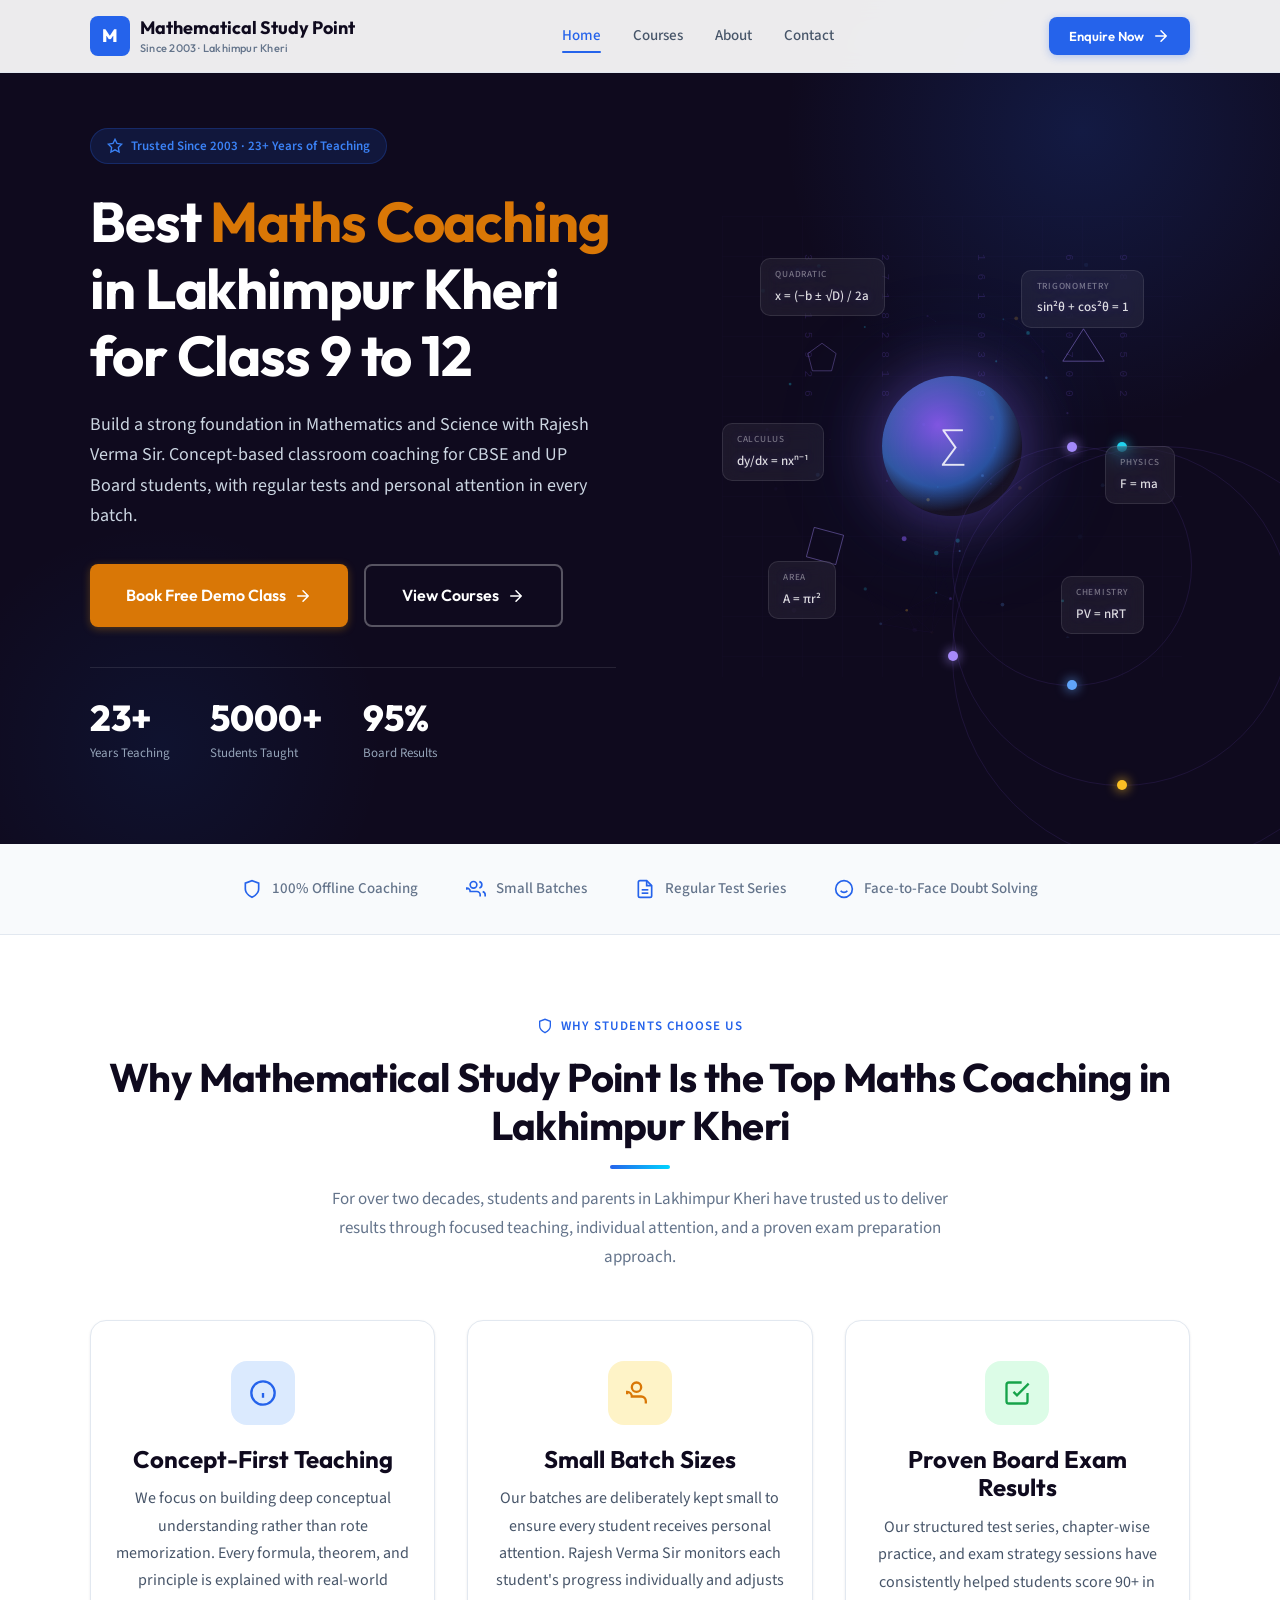
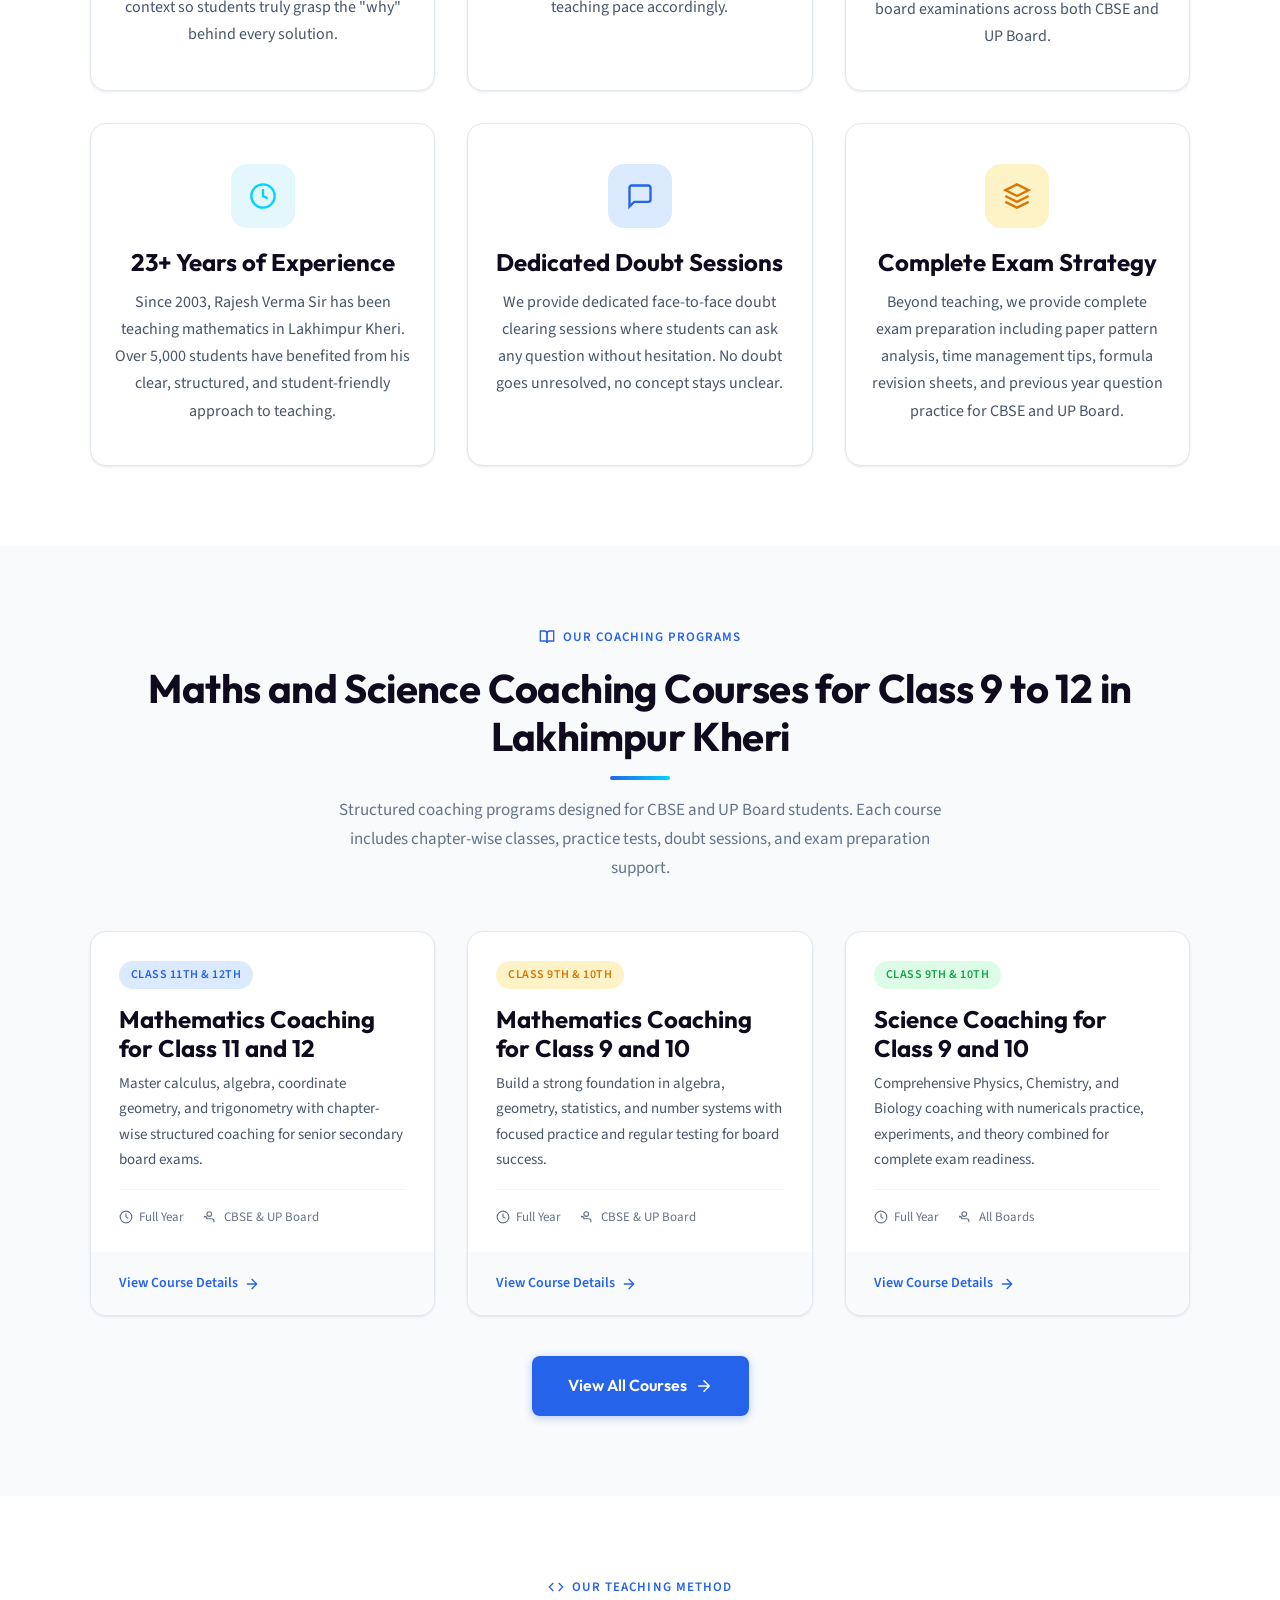
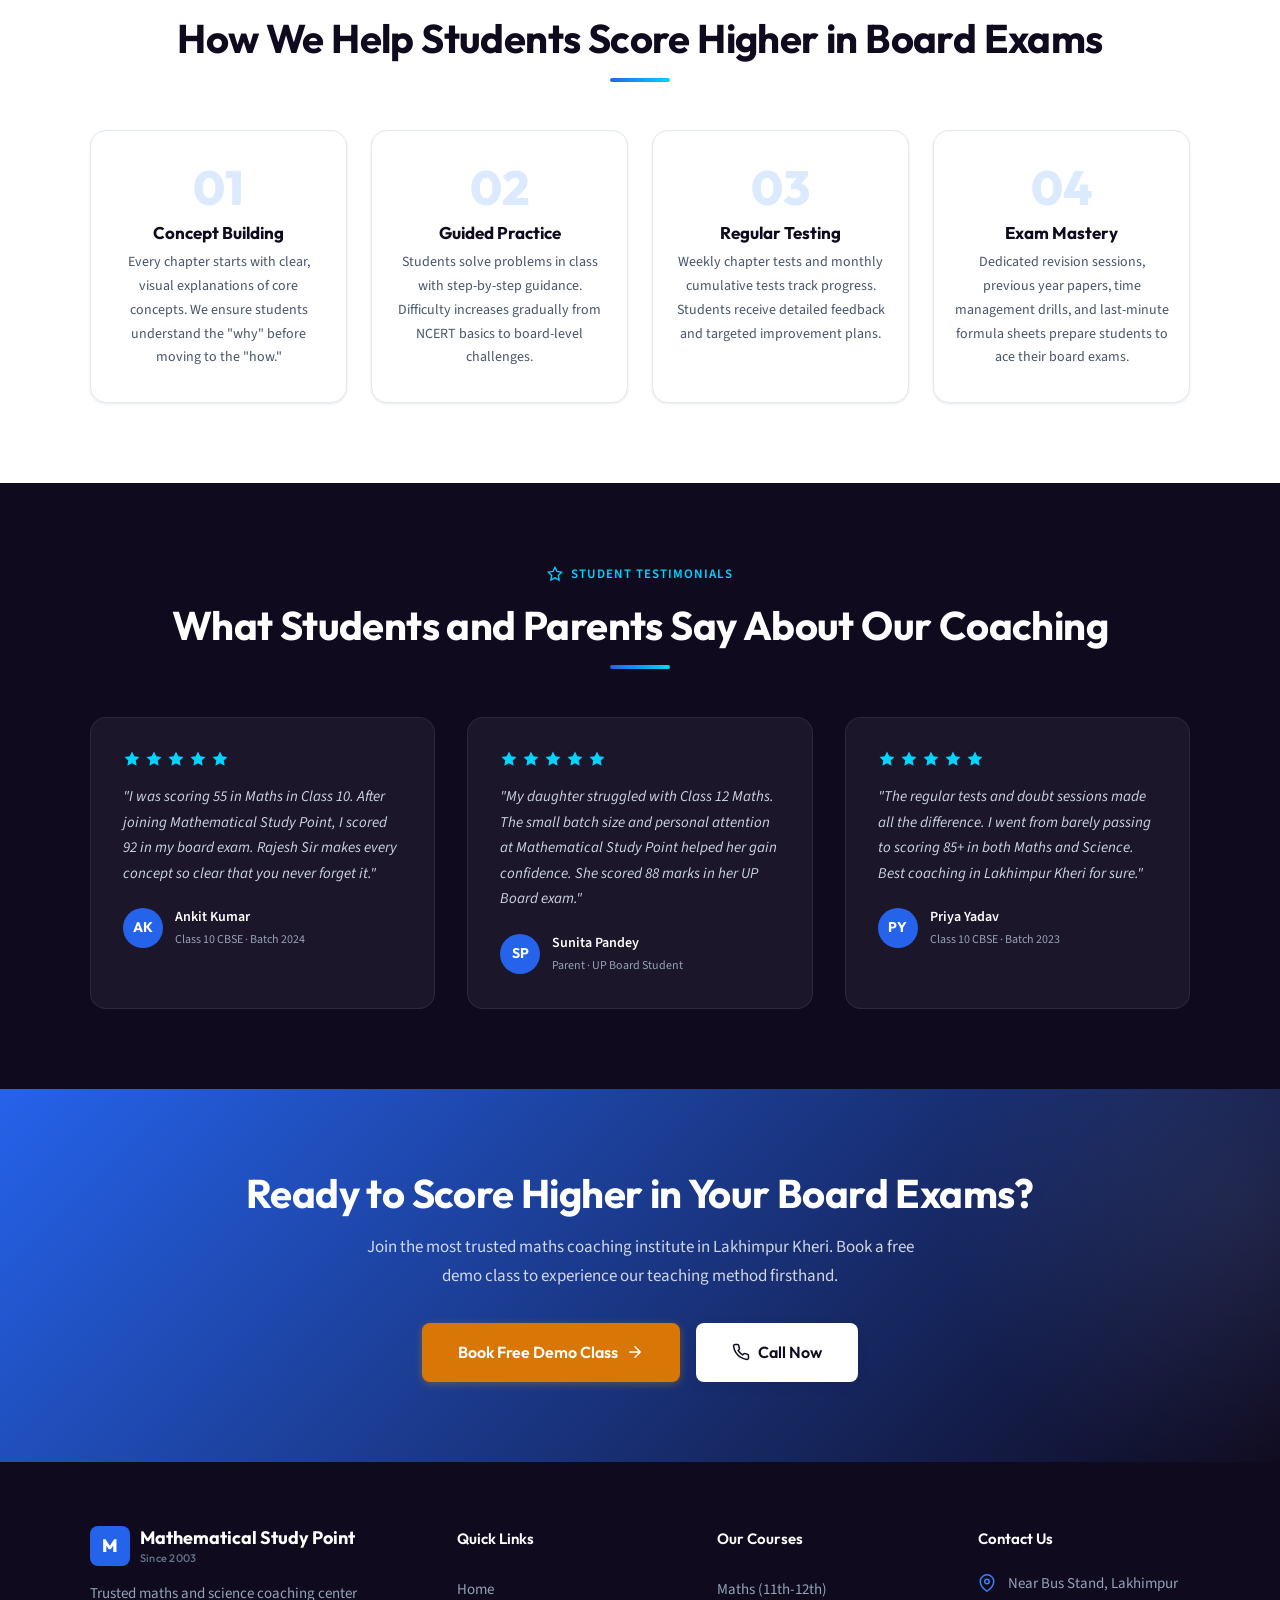
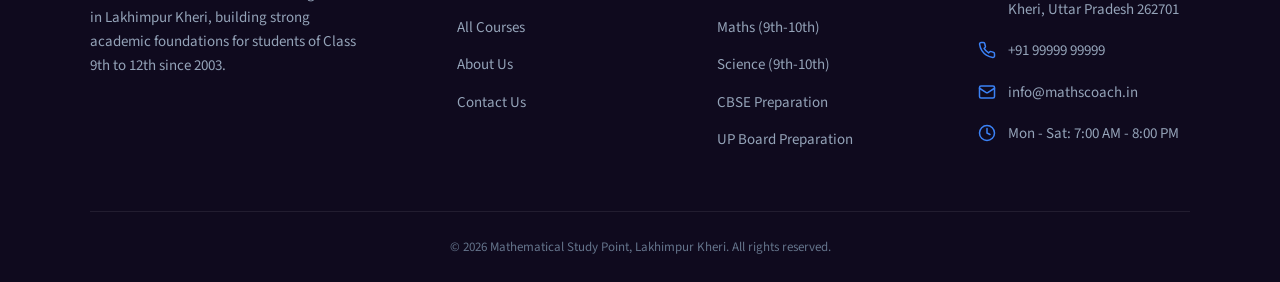
==== commit 933c7ec9: "canvas fix Co-authored-by: Copilot <copilot@github.com>" ====
--- a/index.html
+++ b/index.html
@@ -20,6 +20,11 @@
       property="og:description"
       content="Trusted maths and science coaching for Class 9-12 in Lakhimpur Kheri. 23+ years of teaching excellence by Rajesh Verma Sir."
     />
+    <link
+      rel="icon"
+      href="favicon.ico"
+      type="image/x-icon"/>
+
     <meta property="og:url" content="https://mathscoach.in/" />
     <meta property="og:type" content="website" />
     <meta property="og:locale" content="en_IN" />
@@ -101,7 +106,7 @@
               </p>
                <div class="hero-visual hero-visual-mobile">
               <div class="animation-grid"></div>
-              <canvas class="hero-particles" id="heroParticles"></canvas>
+              <canvas class="hero-particles" id="heroParticlesMobile"></canvas>
 
               <!-- Number rain -->
               <div class="number-rain" style="left: 10%; animation-delay: 0s">
@@ -240,7 +245,7 @@
 
             <div class="hero-visual hero-visual-desktop">
               <div class="animation-grid"></div>
-              <canvas class="hero-particles" id="heroParticles"></canvas>
+              <canvas class="hero-particles" id="heroParticlesDesktop"></canvas>
 
               <!-- Number rain -->
               <div class="number-rain" style="left: 10%; animation-delay: 0s">
@@ -1030,90 +1035,92 @@
 
     <script>
       (function () {
-        const canvas = document.getElementById("heroParticles");
-        if (!canvas) return;
-        const ctx = canvas.getContext("2d");
-        let w,
-          h,
-          particles = [];
-        const COUNT = 50;
-        const COLORS = [
-          "rgba(139,92,246,",
-          "rgba(96,165,250,",
-          "rgba(34,211,238,",
-          "rgba(251,191,36,",
-        ];
-
-        function resize() {
-          const rect = canvas.parentElement.getBoundingClientRect();
-          const dpr = window.devicePixelRatio || 1;
-          w = rect.width;
-          h = rect.height;
-          canvas.width = w * dpr;
-          canvas.height = h * dpr;
-          canvas.style.width = w + "px";
-          canvas.style.height = h + "px";
-          ctx.setTransform(dpr, 0, 0, dpr, 0, 0);
-        }
-
-        function makeP() {
-          return {
-            x: Math.random() * w,
-            y: Math.random() * h,
-            vx: (Math.random() - 0.5) * 0.3,
-            vy: (Math.random() - 0.5) * 0.3,
-            r: Math.random() * 2 + 0.5,
-            alpha: Math.random() * 0.5 + 0.1,
-            color: COLORS[(Math.random() * COLORS.length) | 0],
-            pulse: Math.random() * Math.PI * 2,
-            ps: Math.random() * 0.02 + 0.01,
-          };
-        }
-
-        function init() {
-          resize();
-          particles = [];
-          for (let i = 0; i < COUNT; i++) particles.push(makeP());
-        }
-
-        function draw() {
-          ctx.clearRect(0, 0, w, h);
-          for (const p of particles) {
-            p.x += p.vx;
-            p.y += p.vy;
-            p.pulse += p.ps;
-            const a = p.alpha * (0.6 + 0.4 * Math.sin(p.pulse));
-            if (p.x < 0) p.x = w;
-            if (p.x > w) p.x = 0;
-            if (p.y < 0) p.y = h;
-            if (p.y > h) p.y = 0;
-            ctx.beginPath();
-            ctx.arc(p.x, p.y, p.r, 0, Math.PI * 2);
-            ctx.fillStyle = p.color + a + ")";
-            ctx.fill();
+        const canvasIds = ["heroParticlesMobile", "heroParticlesDesktop"];
+        
+        canvasIds.forEach(function(canvasId) {
+          const canvas = document.getElementById(canvasId);
+          if (!canvas) return;
+          const ctx = canvas.getContext("2d");
+          let w, h, particles = [];
+          const COUNT = 50;
+          const COLORS = [
+            "rgba(139,92,246,",
+            "rgba(96,165,250,",
+            "rgba(34,211,238,",
+            "rgba(251,191,36,",
+          ];
+
+          function resize() {
+            const rect = canvas.parentElement.getBoundingClientRect();
+            const dpr = window.devicePixelRatio || 1;
+            w = rect.width;
+            h = rect.height;
+            canvas.width = w * dpr;
+            canvas.height = h * dpr;
+            canvas.style.width = w + "px";
+            canvas.style.height = h + "px";
+            ctx.setTransform(dpr, 0, 0, dpr, 0, 0);
           }
-          for (let i = 0; i < particles.length; i++) {
-            for (let j = i + 1; j < particles.length; j++) {
-              const dx = particles[i].x - particles[j].x;
-              const dy = particles[i].y - particles[j].y;
-              const d = Math.sqrt(dx * dx + dy * dy);
-              if (d < 80) {
-                ctx.beginPath();
-                ctx.moveTo(particles[i].x, particles[i].y);
-                ctx.lineTo(particles[j].x, particles[j].y);
-                ctx.strokeStyle =
-                  "rgba(139,92,246," + 0.08 * (1 - d / 80) + ")";
-                ctx.lineWidth = 0.5;
-                ctx.stroke();
+
+          function makeP() {
+            return {
+              x: Math.random() * w,
+              y: Math.random() * h,
+              vx: (Math.random() - 0.5) * 0.3,
+              vy: (Math.random() - 0.5) * 0.3,
+              r: Math.random() * 2 + 0.5,
+              alpha: Math.random() * 0.5 + 0.1,
+              color: COLORS[(Math.random() * COLORS.length) | 0],
+              pulse: Math.random() * Math.PI * 2,
+              ps: Math.random() * 0.02 + 0.01,
+            };
+          }
+
+          function init() {
+            resize();
+            particles = [];
+            for (let i = 0; i < COUNT; i++) particles.push(makeP());
+          }
+
+          function draw() {
+            ctx.clearRect(0, 0, w, h);
+            for (const p of particles) {
+              p.x += p.vx;
+              p.y += p.vy;
+              p.pulse += p.ps;
+              const a = p.alpha * (0.6 + 0.4 * Math.sin(p.pulse));
+              if (p.x < 0) p.x = w;
+              if (p.x > w) p.x = 0;
+              if (p.y < 0) p.y = h;
+              if (p.y > h) p.y = 0;
+              ctx.beginPath();
+              ctx.arc(p.x, p.y, p.r, 0, Math.PI * 2);
+              ctx.fillStyle = p.color + a + ")";
+              ctx.fill();
+            }
+            for (let i = 0; i < particles.length; i++) {
+              for (let j = i + 1; j < particles.length; j++) {
+                const dx = particles[i].x - particles[j].x;
+                const dy = particles[i].y - particles[j].y;
+                const d = Math.sqrt(dx * dx + dy * dy);
+                if (d < 80) {
+                  ctx.beginPath();
+                  ctx.moveTo(particles[i].x, particles[i].y);
+                  ctx.lineTo(particles[j].x, particles[j].y);
+                  ctx.strokeStyle =
+                    "rgba(139,92,246," + 0.08 * (1 - d / 80) + ")";
+                  ctx.lineWidth = 0.5;
+                  ctx.stroke();
+                }
               }
             }
+            requestAnimationFrame(draw);
           }
-          requestAnimationFrame(draw);
-        }
-
-        window.addEventListener("resize", init);
-        init();
-        draw();
+
+          window.addEventListener("resize", init);
+          init();
+          draw();
+        });
       })();
     </script>
   </body>
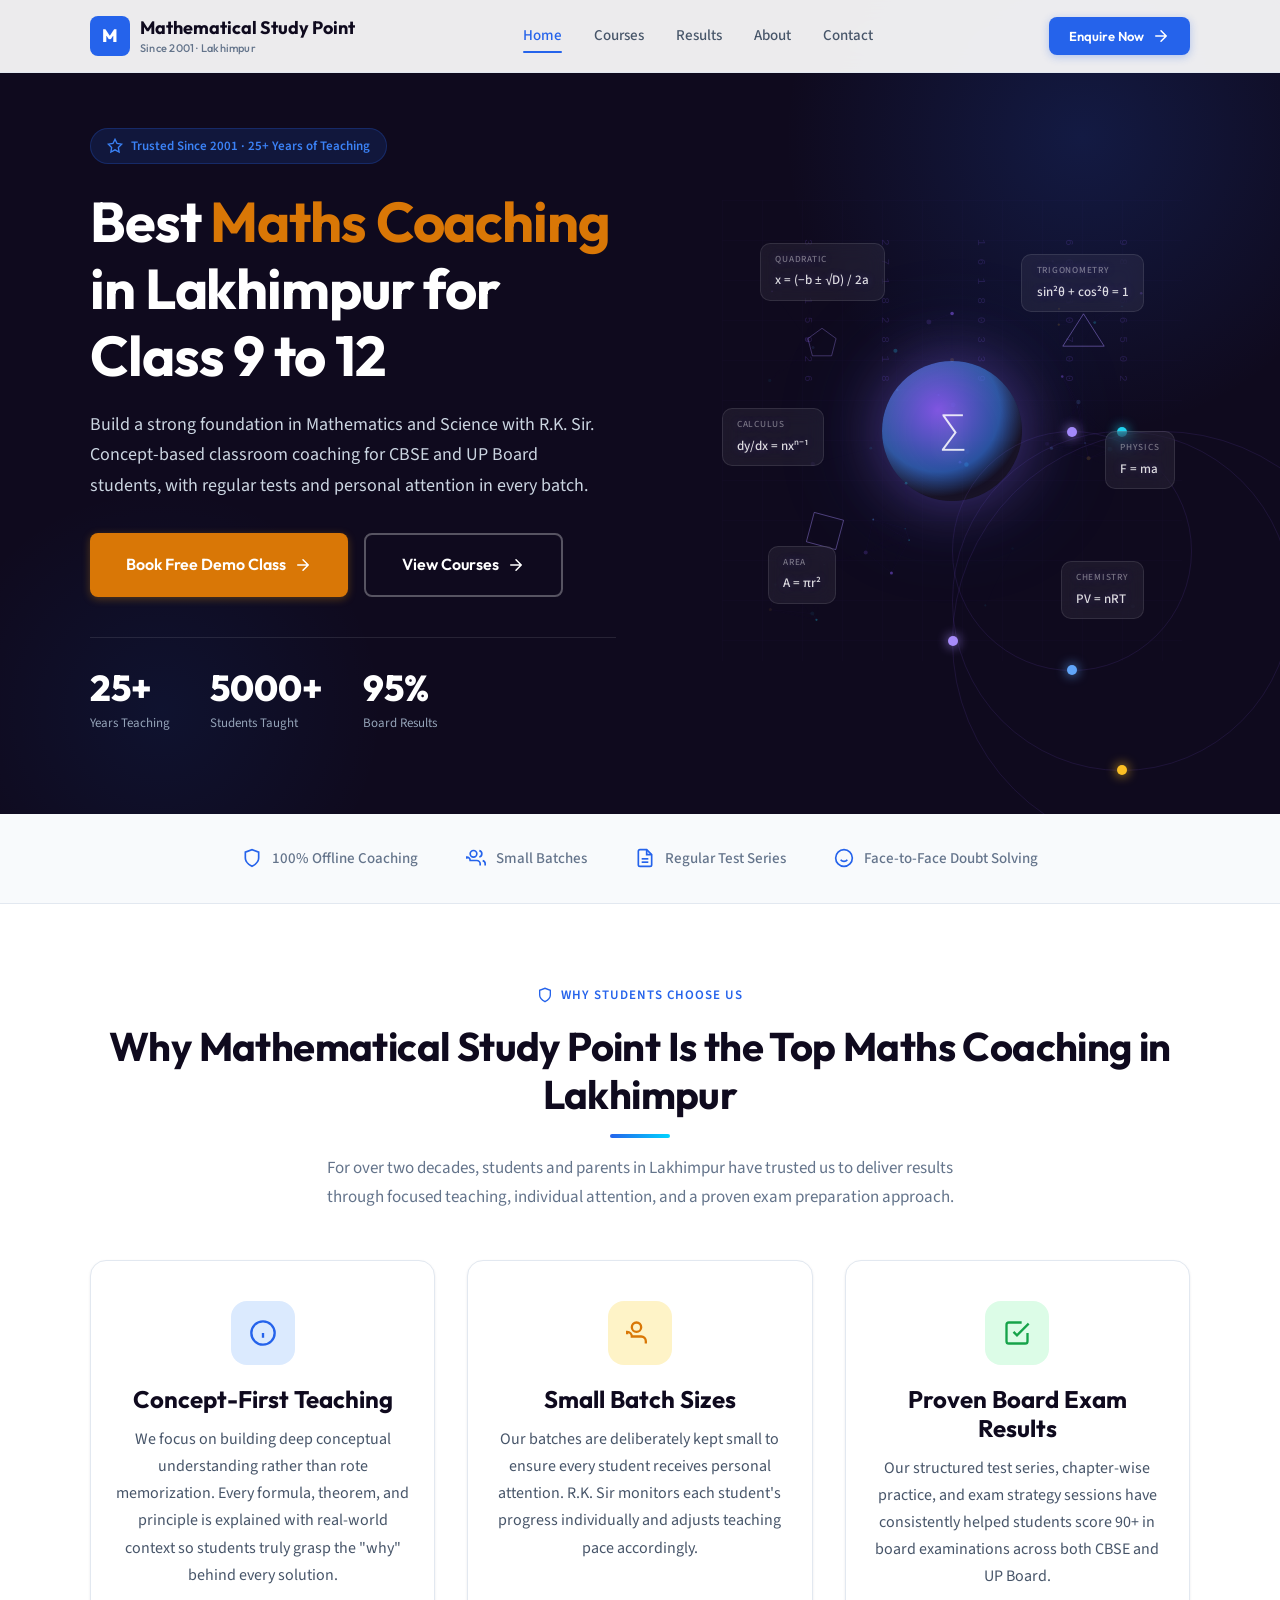
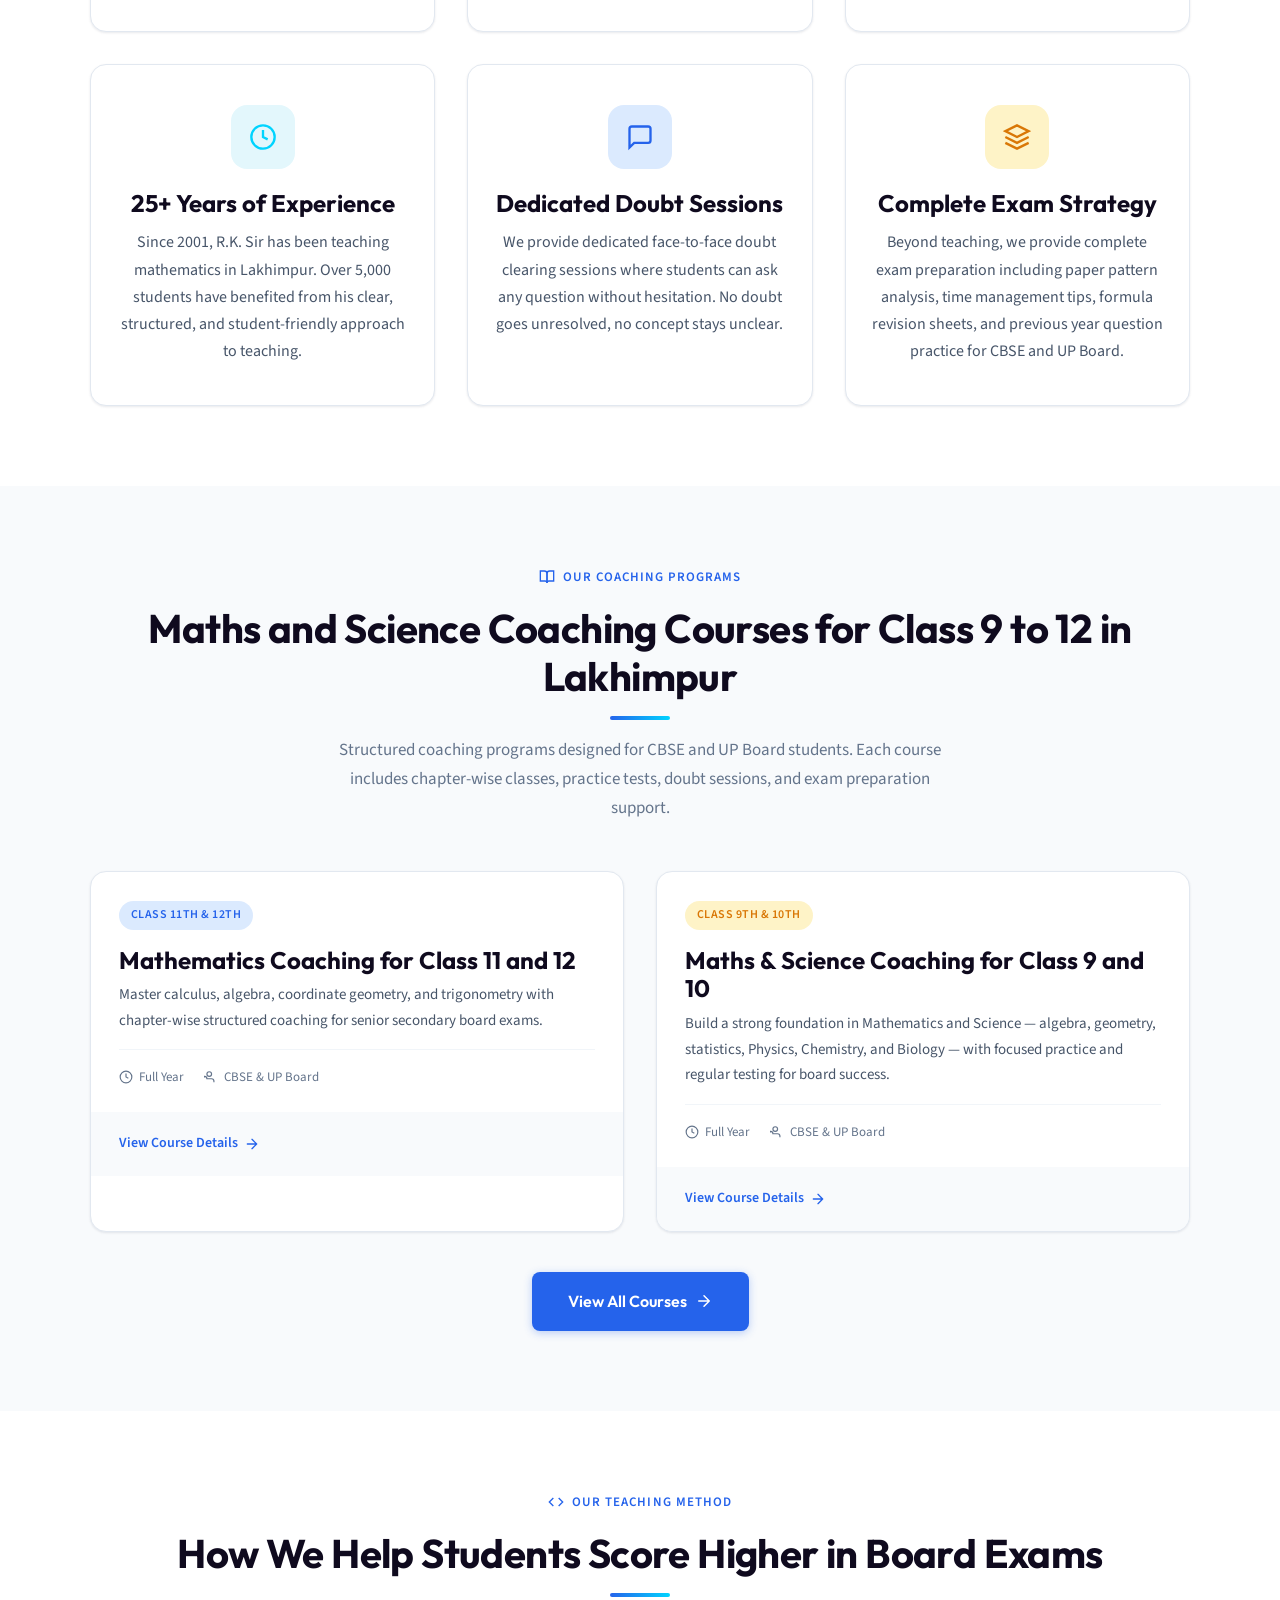
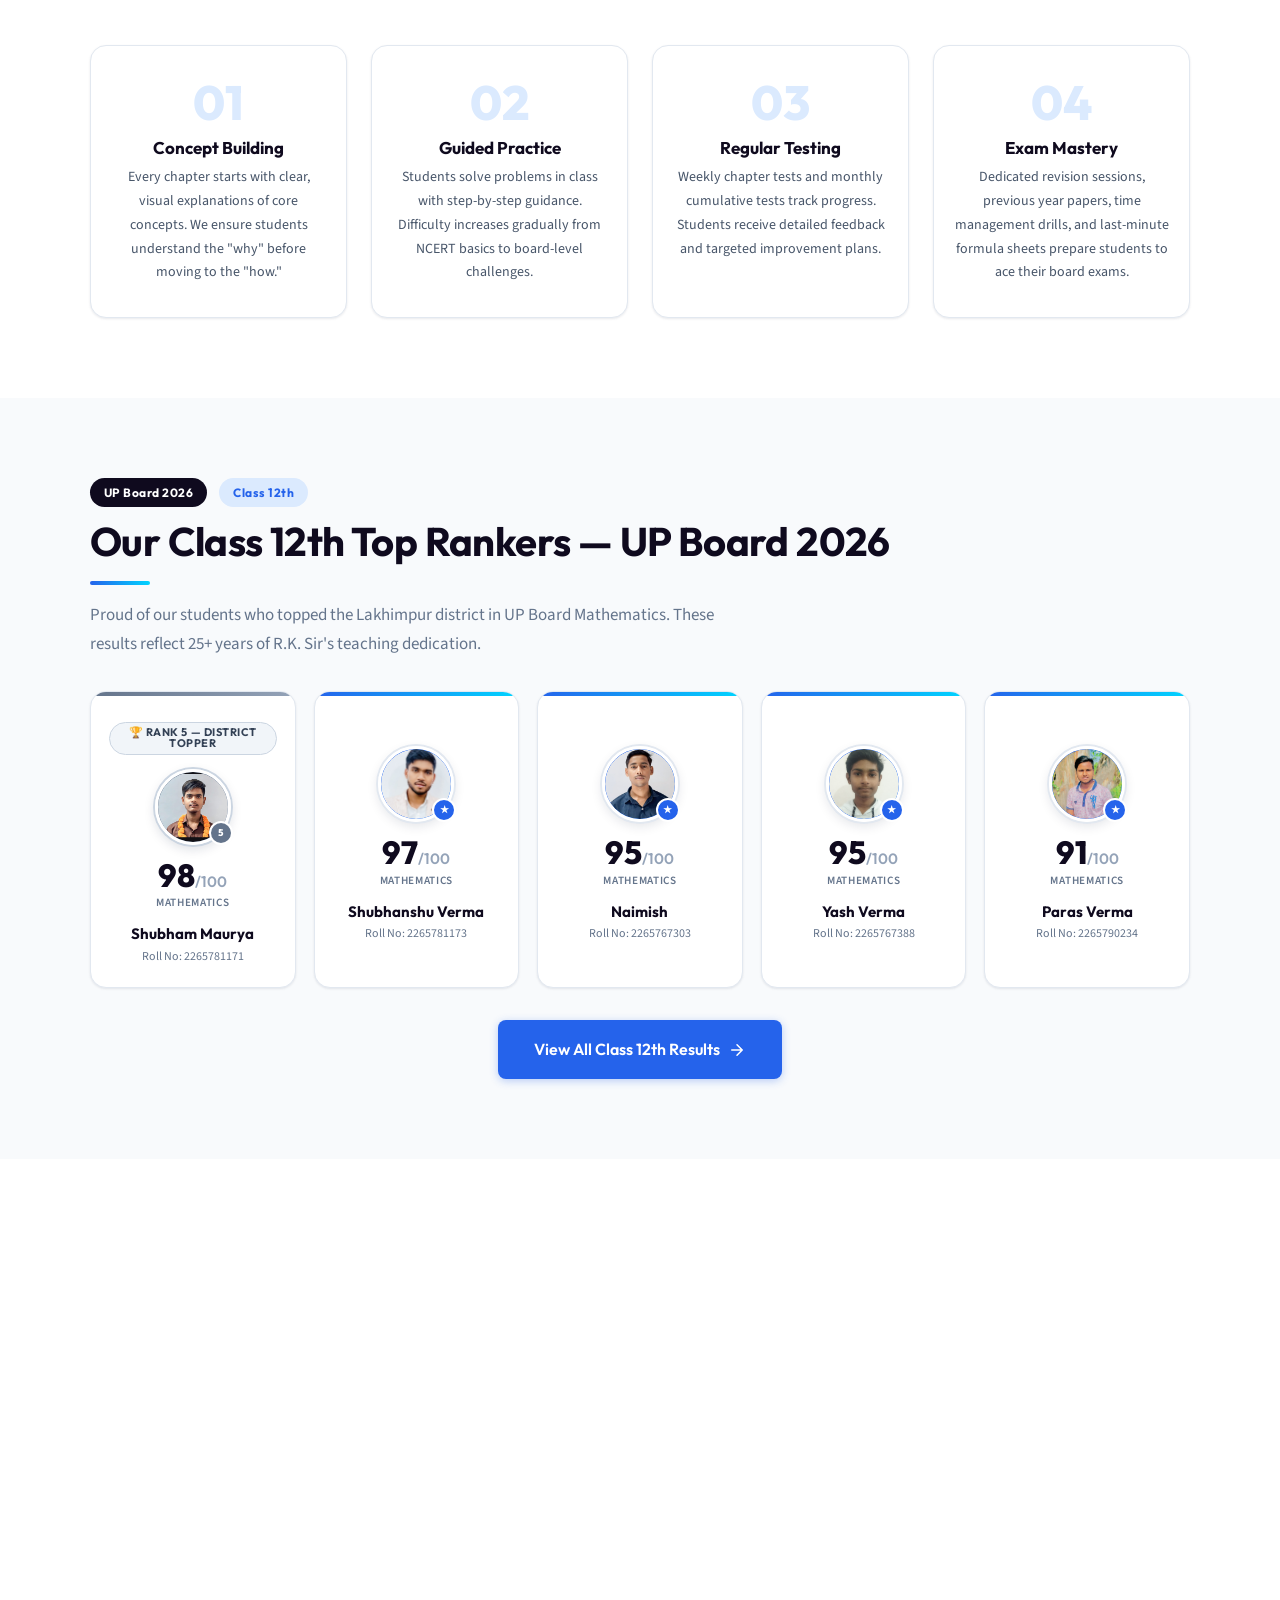
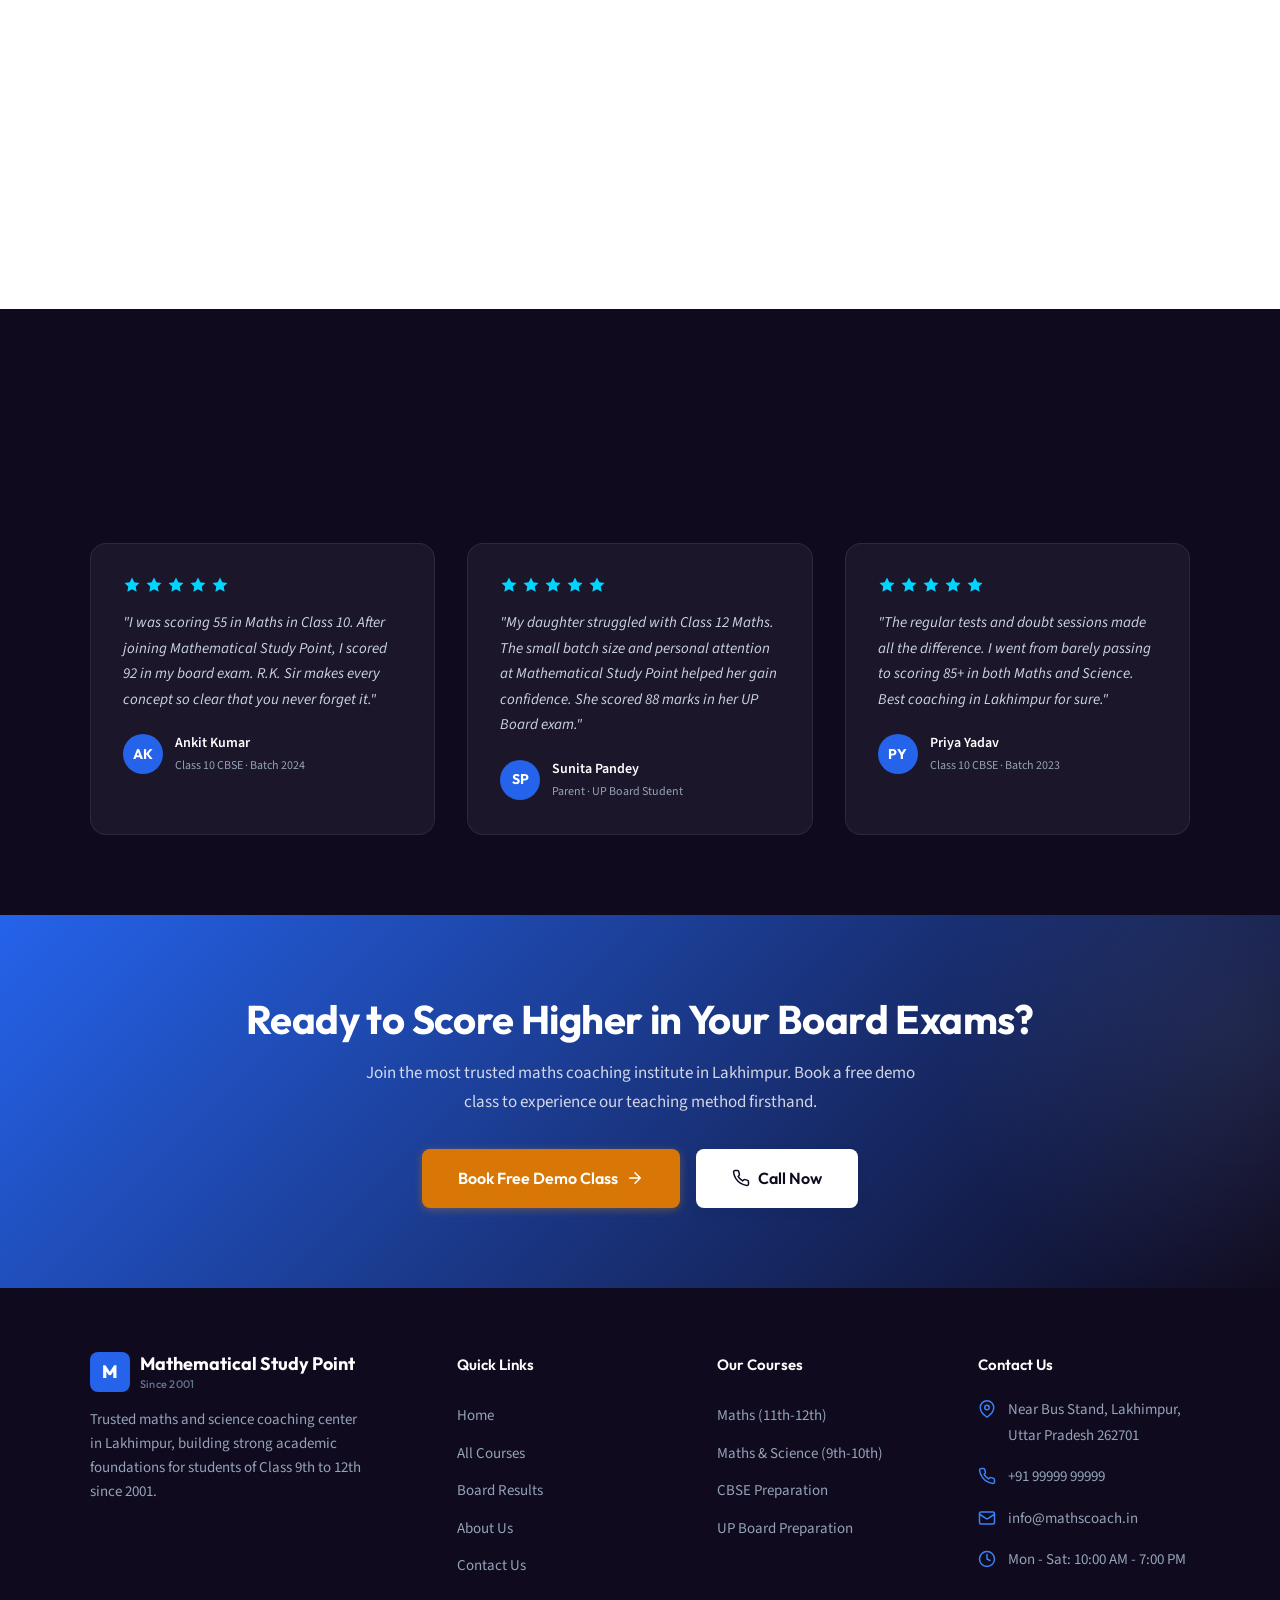
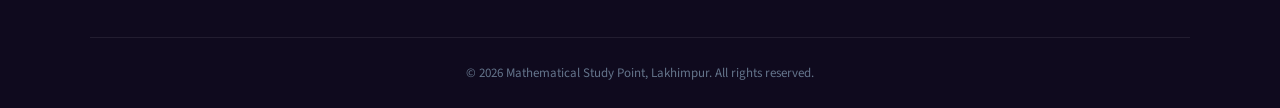
==== commit fe477db0: "up board result 2026" ====
--- a/index.html
+++ b/index.html
@@ -4,21 +4,21 @@
     <meta charset="UTF-8" />
     <meta name="viewport" content="width=device-width, initial-scale=1.0" />
     <title>
-      Best Maths Coaching in Lakhimpur Kheri | Class 9-12 | Mathematical Study
+      Best Maths Coaching in Lakhimpur | Class 9-12 | Mathematical Study
       Point
     </title>
     <meta
       name="description"
-      content="Mathematical Study Point offers the best maths and science coaching for Class 9 to 12 in Lakhimpur Kheri. 23+ years experience, CBSE &amp; UP Board preparation, small batches. Enquire now."
+      content="Mathematical Study Point offers the best maths and science coaching for Class 9 to 12 in Lakhimpur. 25+ years experience, CBSE &amp; UP Board preparation, small batches. Enquire now."
     />
     <link rel="canonical" href="https://mathscoach.in/" />
     <meta
       property="og:title"
-      content="Best Maths Coaching in Lakhimpur Kheri | Mathematical Study Point"
+      content="Best Maths Coaching in Lakhimpur | Mathematical Study Point"
     />
     <meta
       property="og:description"
-      content="Trusted maths and science coaching for Class 9-12 in Lakhimpur Kheri. 23+ years of teaching excellence by Rajesh Verma Sir."
+      content="Trusted maths and science coaching for Class 9-12 in Lakhimpur. 25+ years of teaching excellence by R.K. Sir."
     />
     <link
       rel="icon"
@@ -37,18 +37,19 @@
     />
     <link rel="stylesheet" href="/css/style.css" />
     <link rel="stylesheet" href="/css/home.css" />
+    <link rel="stylesheet" href="/css/results.css" />
     <script type="application/ld+json">
       {
         "@context": "https://schema.org",
         "@type": "EducationalOrganization",
         "name": "Mathematical Study Point",
         "url": "https://mathscoach.in",
-        "description": "Best maths and science coaching institute in Lakhimpur Kheri for Class 9 to 12 students.",
-        "foundingDate": "2003",
+        "description": "Best maths and science coaching institute in Lakhimpur for Class 9 to 12 students.",
+        "foundingDate": "2001",
         "address": {
           "@type": "PostalAddress",
           "streetAddress": "Near Bus Stand",
-          "addressLocality": "Lakhimpur Kheri",
+          "addressLocality": "Lakhimpur",
           "addressRegion": "Uttar Pradesh",
           "postalCode": "262701",
           "addressCountry": "IN"
@@ -60,8 +61,8 @@
         },
         "telephone": "+919999999999",
         "email": "info@mathscoach.in",
-        "openingHours": "Mo-Sa 07:00-20:00",
-        "founder": { "@type": "Person", "name": "Rajesh Verma" },
+        "openingHours": "Mo-Sa 10:00-19:00",
+        "founder": { "@type": "Person", "name": "R.K. Verma" },
         "aggregateRating": {
           "@type": "AggregateRating",
           "ratingValue": "4.8",
@@ -92,15 +93,15 @@
                     d="M12 2l3.09 6.26L22 9.27l-5 4.87 1.18 6.88L12 17.77l-6.18 3.25L7 14.14 2 9.27l6.91-1.01L12 2z"
                   />
                 </svg>
-                Trusted Since 2003 &middot; 23+ Years of Teaching
+                Trusted Since 2001 &middot; 25+ Years of Teaching
               </div>
               <h1>
                 Best <span class="accent">Maths Coaching</span> in Lakhimpur
-                Kheri for Class 9 to 12
+                for Class 9 to 12
               </h1>
               <p class="hero-desc">
-                Build a strong foundation in Mathematics and Science with Rajesh
-                Verma Sir. Concept-based classroom coaching for CBSE and UP
+                Build a strong foundation in Mathematics and Science with R.K.
+                Sir. Concept-based classroom coaching for CBSE and UP
                 Board students, with regular tests and personal attention in
                 every batch.
               </p>
@@ -229,7 +230,7 @@
               </div>
               <div class="hero-stats">
                 <div>
-                  <div class="stat-number">23+</div>
+                  <div class="stat-number">25+</div>
                   <div class="stat-label">Years Teaching</div>
                 </div>
                 <div>
@@ -411,11 +412,11 @@
             </div>
             <h2 class="section-title" id="why-title">
               Why Mathematical Study Point Is the Top Maths Coaching in
-              Lakhimpur Kheri
+              Lakhimpur
             </h2>
             <div class="divider center"></div>
             <p class="section-desc">
-              For over two decades, students and parents in Lakhimpur Kheri have
+              For over two decades, students and parents in Lakhimpur have
               trusted us to deliver results through focused teaching, individual
               attention, and a proven exam preparation approach.
             </p>
@@ -460,7 +461,7 @@
               <h3>Small Batch Sizes</h3>
               <p>
                 Our batches are deliberately kept small to ensure every student
-                receives personal attention. Rajesh Verma Sir monitors each
+                receives personal attention. R.K. Sir monitors each
                 student's progress individually and adjusts teaching pace
                 accordingly.
               </p>
@@ -502,10 +503,10 @@
                   <polyline points="12 6 12 12 16 14" />
                 </svg>
               </div>
-              <h3>23+ Years of Experience</h3>
+              <h3>25+ Years of Experience</h3>
               <p>
-                Since 2003, Rajesh Verma Sir has been teaching mathematics in
-                Lakhimpur Kheri. Over 5,000 students have benefited from his
+                Since 2001, R.K. Sir has been teaching mathematics in
+                Lakhimpur. Over 5,000 students have benefited from his
                 clear, structured, and student-friendly approach to teaching.
               </p>
             </div>
@@ -577,7 +578,6 @@
             </div>
             <h2 class="section-title" id="courses-title">
               Maths and Science Coaching Courses for Class 9 to 12 in Lakhimpur
-              Kheri
             </h2>
             <div class="divider center"></div>
             <p class="section-desc">
@@ -651,13 +651,11 @@
                 >
                 <h3>
                   <a href="/courses/maths-class-9-10/"
-                    >Mathematics Coaching for Class 9 and 10</a
+                    >Maths &amp; Science Coaching for Class 9 and 10</a
                   >
                 </h3>
                 <p>
-                  Build a strong foundation in algebra, geometry, statistics,
-                  and number systems with focused practice and regular testing
-                  for board success.
+                  Build a strong foundation in Mathematics and Science — algebra, geometry, statistics, Physics, Chemistry, and Biology — with focused practice and regular testing for board success.
                 </p>
                 <div class="course-card-meta">
                   <span
@@ -701,63 +699,6 @@
                 ></a>
               </div>
             </div>
-            <div class="card course-card fade-up d3">
-              <div class="course-card-top">
-                <span class="badge badge-green course-card-badge"
-                  >Class 9th &amp; 10th</span
-                >
-                <h3>
-                  <a href="/courses/science-class-9-10/"
-                    >Science Coaching for Class 9 and 10</a
-                  >
-                </h3>
-                <p>
-                  Comprehensive Physics, Chemistry, and Biology coaching with
-                  numericals practice, experiments, and theory combined for
-                  complete exam readiness.
-                </p>
-                <div class="course-card-meta">
-                  <span
-                    ><svg
-                      viewBox="0 0 24 24"
-                      fill="none"
-                      stroke="currentColor"
-                      stroke-width="2"
-                    >
-                      <circle cx="12" cy="12" r="10" />
-                      <polyline points="12 6 12 12 16 14" />
-                    </svg>
-                    Full Year</span
-                  >
-                  <span
-                    ><svg
-                      viewBox="0 0 24 24"
-                      fill="none"
-                      stroke="currentColor"
-                      stroke-width="2"
-                    >
-                      <path d="M17 21v-2a4 4 0 00-4-4H5a4 4 0 00-4-4v2" />
-                      <circle cx="9" cy="7" r="4" />
-                    </svg>
-                    All Boards</span
-                  >
-                </div>
-              </div>
-              <div class="course-card-bottom">
-                <a href="/courses/science-class-9-10/"
-                  >View Course Details
-                  <svg
-                    viewBox="0 0 24 24"
-                    fill="none"
-                    stroke="currentColor"
-                    stroke-width="2"
-                    stroke-linecap="round"
-                    stroke-linejoin="round"
-                  >
-                    <path d="M5 12h14M12 5l7 7-7 7" /></svg
-                ></a>
-              </div>
-            </div>
           </div>
           <div class="text-center fade-up" style="margin-top: 2.5rem">
             <a href="/courses/" class="btn btn-primary btn-lg"
@@ -833,6 +774,198 @@
                 students to ace their board exams.
               </p>
             </div>
+          </div>
+        </div>
+      </section>
+
+      <!-- RESULTS: UP BOARD 12TH 2026 -->
+      <section class="results-home-section class-12" aria-labelledby="results-12-title">
+        <div class="container">
+          <div class="section-header fade-up" style="margin-bottom:2rem">
+            <div class="results-section-eyebrow">
+              <span class="results-year-chip">UP Board 2026</span>
+              <span class="results-class-chip c12">Class 12th</span>
+            </div>
+            <h2 class="section-title" id="results-12-title">Our Class 12th Top Rankers — UP Board 2026</h2>
+            <div class="divider"></div>
+            <p class="section-desc">Proud of our students who topped the Lakhimpur district in UP Board Mathematics. These results reflect 25+ years of R.K. Sir's teaching dedication.</p>
+          </div>
+          <div class="results-grid-5">
+
+            <div class="result-card rank-silver fade-up d1">
+              <div class="result-card-bar"></div>
+              <div class="result-card-body">
+                <div class="topper-badge silver">&#127942; Rank 5 &mdash; District Topper</div>
+                <div class="result-photo-wrap">
+                  <div class="result-photo"><img src="/assets/2026/shubham_maurya.jpeg" alt="Shubham Maurya"></div>
+                  <div class="result-rank-medal silver">5</div>
+                </div>
+                <div class="result-marks">98<span>/100</span></div>
+                <div class="result-subject-lbl">Mathematics</div>
+                <div class="result-name">Shubham Maurya</div>
+                <div class="result-roll">Roll No: 2265781171</div>
+              </div>
+            </div>
+
+            <div class="result-card fade-up d2">
+              <div class="result-card-bar"></div>
+              <div class="result-card-body">
+                <div class="topper-badge-placeholder"></div>
+                <div class="result-photo-wrap">
+                  <div class="result-photo"><img src="/assets/2026/shubhanshu_verma.jpeg" alt="Shubhanshu Verma"></div>
+                  <div class="result-rank-medal blue">&#x2605;</div>
+                </div>
+                <div class="result-marks">97<span>/100</span></div>
+                <div class="result-subject-lbl">Mathematics</div>
+                <div class="result-name">Shubhanshu Verma</div>
+                <div class="result-roll">Roll No: 2265781173</div>
+              </div>
+            </div>
+
+            <div class="result-card fade-up d3">
+              <div class="result-card-bar"></div>
+              <div class="result-card-body">
+                <div class="topper-badge-placeholder"></div>
+                <div class="result-photo-wrap">
+                  <div class="result-photo"><img src="/assets/2026/naimish.jpeg" alt="Naimish"></div>
+                  <div class="result-rank-medal blue">&#x2605;</div>
+                </div>
+                <div class="result-marks">95<span>/100</span></div>
+                <div class="result-subject-lbl">Mathematics</div>
+                <div class="result-name">Naimish</div>
+                <div class="result-roll">Roll No: 2265767303</div>
+              </div>
+            </div>
+
+            <div class="result-card fade-up d4">
+              <div class="result-card-bar"></div>
+              <div class="result-card-body">
+                <div class="topper-badge-placeholder"></div>
+                <div class="result-photo-wrap">
+                  <div class="result-photo"><img src="/assets/2026/yash_verma.jpeg" alt="Yash Verma"></div>
+                  <div class="result-rank-medal blue">&#x2605;</div>
+                </div>
+                <div class="result-marks">95<span>/100</span></div>
+                <div class="result-subject-lbl">Mathematics</div>
+                <div class="result-name">Yash Verma</div>
+                <div class="result-roll">Roll No: 2265767388</div>
+              </div>
+            </div>
+
+            <div class="result-card fade-up" style="transition-delay:0.5s">
+              <div class="result-card-bar"></div>
+              <div class="result-card-body">
+                <div class="topper-badge-placeholder"></div>
+                <div class="result-photo-wrap">
+                  <div class="result-photo"><img src="/assets/2026/paras_verma.jpeg" alt="Paras Verma"></div>
+                  <div class="result-rank-medal blue">&#x2605;</div>
+                </div>
+                <div class="result-marks">91<span>/100</span></div>
+                <div class="result-subject-lbl">Mathematics</div>
+                <div class="result-name">Paras Verma</div>
+                <div class="result-roll">Roll No: 2265790234</div>
+              </div>
+            </div>
+
+          </div>
+          <div class="text-center fade-up" style="margin-top:2rem">
+            <a href="/results/" class="btn btn-primary btn-lg">View All Class 12th Results <svg viewBox="0 0 24 24" fill="none" stroke="currentColor" stroke-width="2" stroke-linecap="round" stroke-linejoin="round" width="18" height="18"><path d="M5 12h14M12 5l7 7-7 7"/></svg></a>
+          </div>
+        </div>
+      </section>
+
+      <!-- RESULTS: UP BOARD 10TH 2026 -->
+      <section class="results-home-section class-10" aria-labelledby="results-10-title">
+        <div class="container">
+          <div class="section-header fade-up" style="margin-bottom:2rem">
+            <div class="results-section-eyebrow">
+              <span class="results-year-chip">UP Board 2026</span>
+              <span class="results-class-chip c10">Class 10th</span>
+            </div>
+            <h2 class="section-title" id="results-10-title">Our Class 10th Top Rankers — UP Board 2026</h2>
+            <div class="divider"></div>
+            <p class="section-desc">Class 10 students from Mathematical Study Point consistently dominate the Lakhimpur district rankings in Mathematics year after year.</p>
+          </div>
+          <div class="results-grid-5">
+
+            <div class="result-card rank-gold fade-up d1">
+              <div class="result-card-bar"></div>
+              <div class="result-card-body">
+                <div class="topper-badge gold">&#9733; Perfect Score</div>
+                <div class="result-photo-wrap">
+                  <div class="result-photo"><img src="/assets/2026/jitin_verma.jpeg" alt="Jitin Verma"></div>
+                  <div class="result-rank-medal gold">100</div>
+                </div>
+                <div class="result-marks">100<span>/100</span></div>
+                <div class="result-subject-lbl">Mathematics</div>
+                <div class="result-name">Jitin Verma</div>
+                <div class="result-roll">Roll No: 1260868086</div>
+              </div>
+            </div>
+
+            <div class="result-card rank-gold fade-up d2">
+              <div class="result-card-bar"></div>
+              <div class="result-card-body">
+                <div class="topper-badge gold">&#9733; Perfect Score</div>
+                <div class="result-photo-wrap">
+                  <div class="result-photo"><img src="/assets/2026/karan_singh.jpeg" alt="Karan Singh"></div>
+                  <div class="result-rank-medal gold">100</div>
+                </div>
+                <div class="result-marks">100<span>/100</span></div>
+                <div class="result-subject-lbl">Mathematics</div>
+                <div class="result-name">Karan Singh</div>
+                <div class="result-roll">Roll No: 1260868088</div>
+              </div>
+            </div>
+
+            <div class="result-card fade-up d3">
+              <div class="result-card-bar"></div>
+              <div class="result-card-body">
+                <div class="topper-badge-placeholder"></div>
+                <div class="result-photo-wrap">
+                  <div class="result-photo"><img src="/assets/2026/aniket_verma.jpeg" alt="Aniket Verma"></div>
+                  <div class="result-rank-medal blue">&#x2605;</div>
+                </div>
+                <div class="result-marks">98<span>/100</span></div>
+                <div class="result-subject-lbl">Mathematics</div>
+                <div class="result-name">Aniket Verma</div>
+                <div class="result-roll">Roll No: —</div>
+              </div>
+            </div>
+
+            <div class="result-card fade-up d4">
+              <div class="result-card-bar"></div>
+              <div class="result-card-body">
+                <div class="topper-badge-placeholder"></div>
+                <div class="result-photo-wrap">
+                  <div class="result-photo"><img src="/assets/2026/suraj_verma.jpeg" alt="Suraj Verma"></div>
+                  <div class="result-rank-medal blue">&#x2605;</div>
+                </div>
+                <div class="result-marks">96<span>/100</span></div>
+                <div class="result-subject-lbl">Mathematics</div>
+                <div class="result-name">Suraj Verma</div>
+                <div class="result-roll">Roll No: 1260868182</div>
+              </div>
+            </div>
+
+            <div class="result-card fade-up" style="transition-delay:0.5s">
+              <div class="result-card-bar"></div>
+              <div class="result-card-body">
+                <div class="topper-badge-placeholder"></div>
+                <div class="result-photo-wrap">
+                  <div class="result-photo"><img src="/assets/2026/arpit_verma.jpeg" alt="Arpit Verma"></div>
+                  <div class="result-rank-medal blue">&#x2605;</div>
+                </div>
+                <div class="result-marks">95<span>/100</span></div>
+                <div class="result-subject-lbl">Mathematics</div>
+                <div class="result-name">Arpit Verma</div>
+                <div class="result-roll">Roll No: 1260868040</div>
+              </div>
+            </div>
+
+          </div>
+          <div class="text-center fade-up" style="margin-top:2rem">
+            <a href="/results/" class="btn btn-primary btn-lg">View All Class 10th Results <svg viewBox="0 0 24 24" fill="none" stroke="currentColor" stroke-width="2" stroke-linecap="round" stroke-linejoin="round" width="18" height="18"><path d="M5 12h14M12 5l7 7-7 7"/></svg></a>
           </div>
         </div>
       </section>
@@ -891,7 +1024,7 @@
               </div>
               <p class="testimonial-text">
                 "I was scoring 55 in Maths in Class 10. After joining
-                Mathematical Study Point, I scored 92 in my board exam. Rajesh
+                Mathematical Study Point, I scored 92 in my board exam. R.K.
                 Sir makes every concept so clear that you never forget it."
               </p>
               <div class="testimonial-author">
@@ -970,7 +1103,7 @@
               <p class="testimonial-text">
                 "The regular tests and doubt sessions made all the difference. I
                 went from barely passing to scoring 85+ in both Maths and
-                Science. Best coaching in Lakhimpur Kheri for sure."
+                Science. Best coaching in Lakhimpur for sure."
               </p>
               <div class="testimonial-author">
                 <div class="testimonial-avatar">PY</div>
@@ -991,7 +1124,7 @@
         <div class="container" style="position: relative; z-index: 1">
           <h2>Ready to Score Higher in Your Board Exams?</h2>
           <p>
-            Join the most trusted maths coaching institute in Lakhimpur Kheri.
+            Join the most trusted maths coaching institute in Lakhimpur.
             Book a free demo class to experience our teaching method firsthand.
           </p>
           <div class="cta-btns">
--- a/css/home.css
+++ b/css/home.css
@@ -551,7 +551,7 @@
 }
 .course-cards {
   display: grid;
-  grid-template-columns: repeat(3, 1fr);
+  grid-template-columns: repeat(2, 1fr);
   gap: var(--gap);
 }
 .course-card {
--- a/css/results.css
+++ b/css/results.css
@@ -0,0 +1,298 @@
+/* ============================================
+   MATHEMATICAL STUDY POINT — Results Styles
+   ============================================ */
+
+/* ===== RESULT CARD ===== */
+.result-card {
+  background: var(--white);
+  border-radius: var(--radius-lg);
+  overflow: hidden;
+  box-shadow: var(--shadow-sm);
+  border: 1px solid var(--gray-200);
+  transition: all var(--duration) var(--ease);
+  text-align: center;
+  position: relative;
+}
+.result-card:hover {
+  box-shadow: var(--shadow-lg);
+  transform: translateY(-5px);
+  border-color: var(--blue-pale);
+}
+
+/* Top accent bar */
+.result-card-bar {
+  height: 4px;
+  background: linear-gradient(90deg, var(--blue), var(--accent));
+}
+.result-card.rank-gold .result-card-bar { background: linear-gradient(90deg, #f59e0b, #fcd34d); }
+.result-card.rank-silver .result-card-bar { background: linear-gradient(90deg, #64748b, #94a3b8); }
+.result-card.rank-bronze .result-card-bar { background: linear-gradient(90deg, #b45309, #d97706); }
+
+.result-card-body {
+  padding: 1.375rem 1.125rem 1.25rem;
+}
+
+/* ===== TOPPER BADGE ===== */
+.topper-badge {
+  display: inline-flex;
+  align-items: center;
+  gap: 0.3rem;
+  padding: 0.275rem 0.75rem;
+  border-radius: 50px;
+  font-size: 0.6875rem;
+  font-weight: 700;
+  text-transform: uppercase;
+  letter-spacing: 0.05em;
+  font-family: var(--font-heading);
+  margin-bottom: 0.875rem;
+  line-height: 1;
+}
+.topper-badge.gold {
+  background: #fef3c7;
+  color: #92400e;
+  border: 1px solid #fde68a;
+}
+.topper-badge.silver {
+  background: #f1f5f9;
+  color: #334155;
+  border: 1px solid #cbd5e1;
+}
+.topper-badge.bronze {
+  background: #fff7ed;
+  color: #9a3412;
+  border: 1px solid #fdba74;
+}
+.topper-badge-placeholder {
+  display: block;
+  height: 0.875rem;
+  margin-bottom: 0.875rem;
+}
+
+/* ===== PHOTO WRAPPER ===== */
+.result-photo-wrap {
+  position: relative;
+  width: 76px;
+  margin: 0 auto 0.875rem;
+}
+.result-photo {
+  width: 76px;
+  height: 76px;
+  border-radius: 50%;
+  display: flex;
+  align-items: center;
+  justify-content: center;
+  font-size: 1.5rem;
+  font-weight: 800;
+  color: var(--white);
+  font-family: var(--font-heading);
+  background: linear-gradient(135deg, var(--blue), var(--blue-light));
+  border: 3px solid var(--white);
+  box-shadow: 0 0 0 2px var(--gray-200), 0 4px 12px rgba(15, 27, 61, 0.12);
+  overflow: hidden;
+  flex-shrink: 0;
+}
+.result-photo img {
+  width: 100%;
+  height: 100%;
+  object-fit: cover;
+  border-radius: 50%;
+}
+.result-card.rank-gold .result-photo {
+  background: linear-gradient(135deg, #f59e0b, #fcd34d);
+  box-shadow: 0 0 0 2px #fde68a, 0 4px 16px rgba(245, 158, 11, 0.3);
+}
+.result-card.rank-silver .result-photo {
+  background: linear-gradient(135deg, #64748b, #94a3b8);
+  box-shadow: 0 0 0 2px #cbd5e1, 0 4px 12px rgba(15, 27, 61, 0.15);
+}
+.result-card.rank-bronze .result-photo {
+  background: linear-gradient(135deg, #b45309, #d97706);
+  box-shadow: 0 0 0 2px #fdba74, 0 4px 12px rgba(180, 83, 9, 0.25);
+}
+
+/* Rank medal on photo */
+.result-rank-medal {
+  position: absolute;
+  bottom: 0;
+  right: -2px;
+  width: 24px;
+  height: 24px;
+  border-radius: 50%;
+  display: flex;
+  align-items: center;
+  justify-content: center;
+  font-size: 0.6rem;
+  font-weight: 800;
+  font-family: var(--font-heading);
+  color: var(--white);
+  border: 2px solid var(--white);
+  line-height: 1;
+}
+.result-rank-medal.gold   { background: #f59e0b; }
+.result-rank-medal.silver { background: #64748b; }
+.result-rank-medal.bronze { background: #c2410c; }
+.result-rank-medal.blue   { background: var(--blue); }
+
+/* ===== MARKS ===== */
+.result-marks {
+  font-family: var(--font-heading);
+  font-size: 2rem;
+  font-weight: 800;
+  color: var(--navy);
+  line-height: 1;
+  margin-bottom: 0.15rem;
+}
+.result-card.rank-gold .result-marks { color: #d97706; }
+.result-marks span {
+  font-size: 0.9375rem;
+  font-weight: 600;
+  color: var(--gray-400);
+}
+.result-subject-lbl {
+  font-size: 0.7rem;
+  text-transform: uppercase;
+  letter-spacing: 0.06em;
+  color: var(--text-muted);
+  font-weight: 600;
+  margin-bottom: 0.75rem;
+}
+
+/* ===== NAME & ROLL ===== */
+.result-name {
+  font-family: var(--font-heading);
+  font-size: 0.9375rem;
+  font-weight: 700;
+  color: var(--navy);
+  margin-bottom: 0.2rem;
+  line-height: 1.3;
+}
+.result-roll {
+  font-size: 0.75rem;
+  color: var(--text-muted);
+}
+
+/* ===== RESULTS GRID ===== */
+.results-grid-5 {
+  display: grid;
+  grid-template-columns: repeat(5, 1fr);
+  gap: 1.125rem;
+}
+.results-grid-4 {
+  display: grid;
+  grid-template-columns: repeat(4, 1fr);
+  gap: 1.25rem;
+}
+
+/* ===== HOME RESULTS SECTION ===== */
+.results-home-section {
+  position: relative;
+  overflow: hidden;
+}
+.results-home-section.class-12 { background: var(--gray-50); }
+.results-home-section.class-10 { background: var(--white); }
+
+.results-section-eyebrow {
+  display: flex;
+  align-items: center;
+  gap: 0.75rem;
+  flex-wrap: wrap;
+  margin-bottom: 0.625rem;
+}
+.results-year-chip {
+  display: inline-flex;
+  align-items: center;
+  padding: 0.275rem 0.875rem;
+  background: var(--navy);
+  color: var(--white);
+  border-radius: 50px;
+  font-size: 0.75rem;
+  font-weight: 700;
+  font-family: var(--font-heading);
+  letter-spacing: 0.04em;
+}
+.results-class-chip {
+  display: inline-flex;
+  align-items: center;
+  padding: 0.275rem 0.875rem;
+  border-radius: 50px;
+  font-size: 0.75rem;
+  font-weight: 700;
+  font-family: var(--font-heading);
+  letter-spacing: 0.04em;
+}
+.results-class-chip.c12 { background: var(--blue-pale); color: var(--blue); }
+.results-class-chip.c10 { background: var(--amber-light); color: var(--amber-dark); }
+
+/* ===== FULL RESULTS PAGE ===== */
+.results-page-year-block {
+  margin-bottom: 3.5rem;
+}
+.results-page-year-block:last-child { margin-bottom: 0; }
+
+.results-page-year-header {
+  display: flex;
+  align-items: center;
+  gap: 1rem;
+  margin-bottom: 1.25rem;
+  padding-bottom: 1rem;
+  border-bottom: 2px solid var(--gray-100);
+}
+.results-page-year-title {
+  font-family: var(--font-heading);
+  font-size: 1.5rem;
+  font-weight: 800;
+  color: var(--navy);
+  margin: 0;
+}
+
+.results-stats-bar {
+  display: flex;
+  gap: 1.5rem;
+  padding: 1rem 1.5rem;
+  background: var(--white);
+  border-radius: var(--radius-lg);
+  border: 1px solid var(--gray-200);
+  margin-bottom: 1.5rem;
+  flex-wrap: wrap;
+}
+.results-stat-item { text-align: center; }
+.results-stat-item .r-num {
+  font-family: var(--font-heading);
+  font-size: 1.375rem;
+  font-weight: 800;
+  color: var(--navy);
+  line-height: 1;
+}
+.results-stat-item .r-lbl {
+  font-size: 0.7rem;
+  color: var(--text-muted);
+  text-transform: uppercase;
+  letter-spacing: 0.05em;
+  margin-top: 0.2rem;
+}
+
+.results-divider {
+  height: 2px;
+  background: var(--gray-100);
+  border-radius: 2px;
+  margin: 3.5rem 0;
+}
+
+/* ===== RESPONSIVE ===== */
+@media (max-width: 1024px) {
+  .results-grid-5 { grid-template-columns: repeat(3, 1fr); }
+  .results-grid-4 { grid-template-columns: repeat(3, 1fr); }
+}
+@media (max-width: 768px) {
+  .results-grid-5,
+  .results-grid-4 { grid-template-columns: repeat(2, 1fr); gap: 1rem; }
+}
+@media (max-width: 480px) {
+  .results-grid-5,
+  .results-grid-4 { grid-template-columns: repeat(2, 1fr); gap: 0.75rem; }
+  .result-photo-wrap { width: 62px; }
+  .result-photo { width: 62px; height: 62px; font-size: 1.125rem; }
+  .result-marks { font-size: 1.625rem; }
+  .result-card-body { padding: 1rem 0.75rem; }
+  .results-page-year-title { font-size: 1.25rem; }
+}
